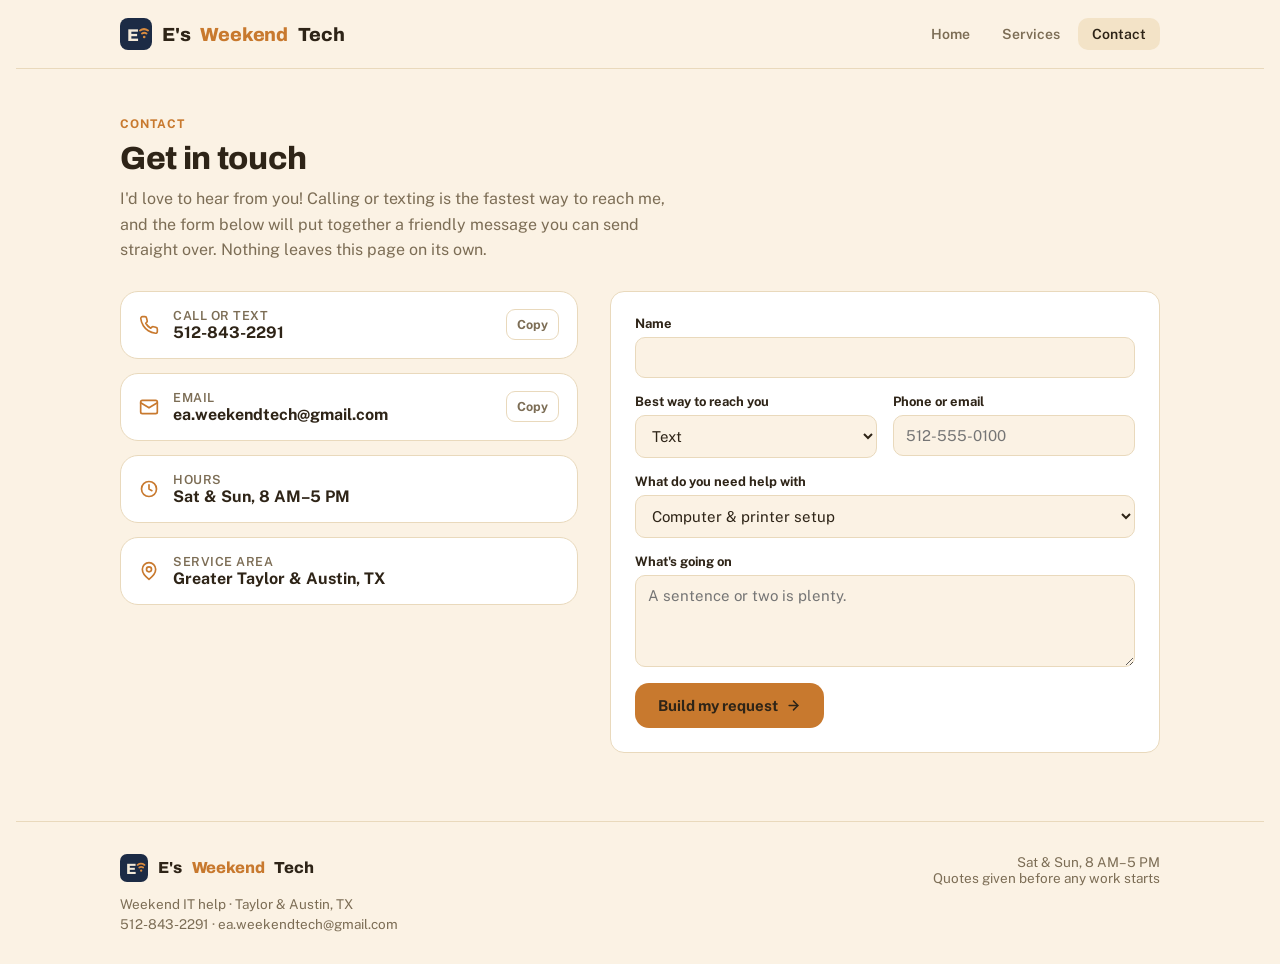
==== contact.html @ b4c92a1c "Fix logo mark: inline SVG glyph on contact page Co-Authored-By: Claude Sonnet 5 <noreply@anthropic.c" ====
<!doctype html>
<html lang="en">
<head>
<meta charset="utf-8">
<meta name="viewport" content="width=device-width, initial-scale=1">
<title>Contact | E's Weekend Tech</title>
<meta name="description" content="Call or text 512-843-2291, email ea.weekendtech@gmail.com, or send a quote request. Weekends 8 AM to 5 PM, Taylor and Austin, TX.">
<link rel="stylesheet" href="https://fonts.googleapis.com/css2?family=Archivo:wght@700;800&family=Public+Sans:wght@400;500;600;700&family=IBM+Plex+Mono:wght@500;600&display=swap">
<link rel="stylesheet" href="style.css">
</head>
<body>

<header class="site">
  <div class="wrap nav-row">
    <a class="wordmark" href="index.html"><span class="logo-mark" aria-hidden="true"><svg viewBox="0 0 32 32" xmlns="http://www.w3.org/2000/svg" aria-hidden="true"><rect width="32" height="32" rx="8" fill="#1C2B45"/><text x="7" y="23" font-family="Archivo, sans-serif" font-weight="800" font-size="17" fill="#F3E9D8">E</text><path d="M20 12.5a7 7 0 0 1 8 0" stroke="#D98B3F" stroke-width="2" fill="none" stroke-linecap="round"/><path d="M22 15.5a4 4 0 0 1 4.5 0" stroke="#D98B3F" stroke-width="2" fill="none" stroke-linecap="round"/><circle cx="24.2" cy="19" r="1.3" fill="#D98B3F"/></svg></span>E's <span>Weekend</span> Tech</a>
    <nav class="links">
      <a href="index.html">Home</a>
      <a href="services.html">Services</a>
      <a href="contact.html" aria-current="page">Contact</a>
    </nav>
  </div>
</header>

<main class="wrap">
  <section>
    <div class="section-head reveal is-visible">
      <div class="eyebrow">Contact</div>
      <h2>Get in touch</h2>
      <p>I'd love to hear from you! Calling or texting is the fastest way to reach me, and the form below will put together a friendly message you can send straight over. Nothing leaves this page on its own.</p>
    </div>

    <div class="contact-grid">
      <div class="touch reveal is-visible">
        <div class="touch-row">
          <svg width="20" height="20" viewBox="0 0 24 24" fill="none" stroke="currentColor" stroke-width="2" stroke-linecap="round" stroke-linejoin="round" aria-hidden="true"><path d="M22 16.92v3a2 2 0 0 1-2.18 2 19.8 19.8 0 0 1-8.63-3.07 19.5 19.5 0 0 1-6-6 19.8 19.8 0 0 1-3.07-8.67A2 2 0 0 1 4.11 2h3a2 2 0 0 1 2 1.72c.13.96.36 1.9.68 2.81a2 2 0 0 1-.45 2.11L8.09 9.91a16 16 0 0 0 6 6l1.27-1.27a2 2 0 0 1 2.11-.45c.9.32 1.85.55 2.81.68A2 2 0 0 1 22 16.92z"/></svg>
          <div>
            <div class="label">Call or text</div>
            <div class="value" id="val-phone">512-843-2291</div>
          </div>
          <button class="copy-btn" data-copy="val-phone" type="button">Copy</button>
        </div>
        <div class="touch-row">
          <svg width="20" height="20" viewBox="0 0 24 24" fill="none" stroke="currentColor" stroke-width="2" stroke-linecap="round" stroke-linejoin="round" aria-hidden="true"><rect x="2" y="4" width="20" height="16" rx="2"/><path d="m22 7-10 6L2 7"/></svg>
          <div>
            <div class="label">Email</div>
            <div class="value" id="val-email">ea.weekendtech@gmail.com</div>
          </div>
          <button class="copy-btn" data-copy="val-email" type="button">Copy</button>
        </div>
        <div class="touch-row">
          <svg width="20" height="20" viewBox="0 0 24 24" fill="none" stroke="currentColor" stroke-width="2" stroke-linecap="round" stroke-linejoin="round" aria-hidden="true"><circle cx="12" cy="12" r="9"/><polyline points="12 7 12 12 15.5 14"/></svg>
          <div>
            <div class="label">Hours</div>
            <div class="value">Sat &amp; Sun, 8 AM&ndash;5 PM</div>
          </div>
        </div>
        <div class="touch-row">
          <svg width="20" height="20" viewBox="0 0 24 24" fill="none" stroke="currentColor" stroke-width="2" stroke-linecap="round" stroke-linejoin="round" aria-hidden="true"><path d="M20 10c0 6-8 12-8 12s-8-6-8-12a8 8 0 0 1 16 0z"/><circle cx="12" cy="10" r="3"/></svg>
          <div>
            <div class="label">Service area</div>
            <div class="value">Greater Taylor &amp; Austin, TX</div>
          </div>
        </div>
      </div>

      <div class="reveal is-visible">
        <form class="quote" id="quote-form">
          <div class="field">
            <label for="f-name">Name</label>
            <input id="f-name" name="name" type="text" required autocomplete="name">
          </div>
          <div class="two-col">
            <div class="field">
              <label for="f-contact-method">Best way to reach you</label>
              <select id="f-contact-method" name="method">
                <option value="Text">Text</option>
                <option value="Call">Call</option>
                <option value="Email">Email</option>
              </select>
            </div>
            <div class="field">
              <label for="f-contact-value">Phone or email</label>
              <input id="f-contact-value" name="contact" type="text" required placeholder="512-555-0100">
            </div>
          </div>
          <div class="field">
            <label for="f-service">What do you need help with</label>
            <select id="f-service" name="service">
              <option>Computer &amp; printer setup</option>
              <option>Wi-Fi &amp; network</option>
              <option>Smart home setup</option>
              <option>Software &amp; app issues</option>
              <option>Something else</option>
            </select>
          </div>
          <div class="field">
            <label for="f-details">What's going on</label>
            <textarea id="f-details" name="details" placeholder="A sentence or two is plenty."></textarea>
          </div>
          <button class="btn btn-primary quote-submit" type="submit">
            Build my request
            <svg width="15" height="15" viewBox="0 0 24 24" fill="none" stroke="currentColor" stroke-width="2.4" stroke-linecap="round" stroke-linejoin="round" aria-hidden="true"><line x1="5" y1="12" x2="19" y2="12"/><polyline points="12 5 19 12 12 19"/></svg>
          </button>
        </form>

        <div class="confirm" id="confirm-panel">
          <h3>
            <svg width="18" height="18" viewBox="0 0 24 24" fill="none" stroke="currentColor" stroke-width="2.4" stroke-linecap="round" stroke-linejoin="round" aria-hidden="true"><path d="M20 6 9 17l-5-5"/></svg>
            Your request is ready
          </h3>
          <p style="color: var(--muted); font-size: 14.5px;">Copy this and send it over, whichever way is easiest for you.</p>
          <div class="confirm-text" id="confirm-text"></div>
          <div class="confirm-actions">
            <button class="btn btn-primary" type="button" id="copy-confirm">Copy request</button>
            <a class="btn btn-ghost" id="text-link" href="#">Open as text</a>
            <a class="btn btn-ghost" id="email-link" href="#">Open as email</a>
          </div>
        </div>
      </div>
    </div>
  </section>
</main>

<footer class="site">
  <div class="wrap foot-row">
    <div>
      <div class="wordmark"><span class="logo-mark" aria-hidden="true"><svg viewBox="0 0 32 32" xmlns="http://www.w3.org/2000/svg" aria-hidden="true"><rect width="32" height="32" rx="8" fill="#1C2B45"/><text x="7" y="23" font-family="Archivo, sans-serif" font-weight="800" font-size="17" fill="#F3E9D8">E</text><path d="M20 12.5a7 7 0 0 1 8 0" stroke="#D98B3F" stroke-width="2" fill="none" stroke-linecap="round"/><path d="M22 15.5a4 4 0 0 1 4.5 0" stroke="#D98B3F" stroke-width="2" fill="none" stroke-linecap="round"/><circle cx="24.2" cy="19" r="1.3" fill="#D98B3F"/></svg></span>E's <span>Weekend</span> Tech</div>
      <div class="foot-meta">
        <span>Weekend IT help &middot; Taylor &amp; Austin, TX</span>
        <span>512-843-2291 &middot; ea.weekendtech@gmail.com</span>
      </div>
    </div>
    <div class="foot-right">
      Sat &amp; Sun, 8 AM&ndash;5 PM<br>
      Quotes given before any work starts
    </div>
  </div>
</footer>

<script src="script.js"></script>
</body>
</html>
---- style.css ----
/*
  Design plan
  Layout: work-order layout, content reads like a technician's job
  sheet: ticket-coded service cards, numbered steps, checklist marks.
*/
:root {
  --bg: #FBF2E4;
  --surface: #FFFFFF;
  --surface-2: #F3E3C7;
  --ink: #2E2417;
  --muted: #7C6D55;
  --accent: #C8792E;
  --accent-ink: #2E2417;
  --accent-2: #5F7A52;
  --line: #E9D9BC;
  --blue: #4F7C96;
  --plum: #8B5A7C;
  color-scheme: light;
}
@media (prefers-color-scheme: dark) {
  :root:not([data-theme="light"]) {
    --bg: #221B12;
    --surface: #2B2217;
    --surface-2: #392D1C;
    --ink: #F3E9D8;
    --muted: #BDAB8A;
    --accent: #E0A454;
    --accent-ink: #241B0E;
    --accent-2: #93B57F;
    --line: #40331F;
    --blue: #7FB2CC;
    --plum: #C488AF;
    color-scheme: dark;
  }
}
:root[data-theme="dark"] {
  --bg: #221B12;
  --surface: #2B2217;
  --surface-2: #392D1C;
  --ink: #F3E9D8;
  --muted: #BDAB8A;
  --accent: #E0A454;
  --accent-ink: #241B0E;
  --accent-2: #93B57F;
  --line: #40331F;
  --blue: #7FB2CC;
  --plum: #C488AF;
  color-scheme: dark;
}

* { box-sizing: border-box; }
html, body { margin: 0; padding: 0; }
html { scroll-behavior: smooth; }
@media (prefers-reduced-motion: reduce) {
  html { scroll-behavior: auto; }
  * { animation-duration: 0.01ms !important; animation-iteration-count: 1 !important; transition-duration: 0.01ms !important; scroll-behavior: auto !important; }
}
body {
  background: var(--bg);
  color: var(--ink);
  font-family: 'Public Sans', system-ui, -apple-system, sans-serif;
  padding-left: max(16px, env(safe-area-inset-left, 0px));
  padding-right: max(16px, env(safe-area-inset-right, 0px));
}
h1, h2, h3 { font-family: 'Archivo', system-ui, sans-serif; font-weight: 800; letter-spacing: -0.01em; text-wrap: balance; margin: 0; }
.mono { font-family: 'IBM Plex Mono', ui-monospace, monospace; }
a { color: var(--accent); }
p { line-height: 1.6; color: var(--muted); margin: 0; }
img { max-width: 100%; }
.wrap { max-width: 1040px; margin: 0 auto; }
button { font-family: inherit; cursor: pointer; }

/* scroll-reveal */
.reveal {
  opacity: 0;
  transform: translateY(18px);
  transition: opacity 0.6s ease, transform 0.6s ease;
}
.reveal.is-visible { opacity: 1; transform: translateY(0); }
.reveal-group .reveal:nth-child(1) { transition-delay: 0.03s; }
.reveal-group .reveal:nth-child(2) { transition-delay: 0.11s; }
.reveal-group .reveal:nth-child(3) { transition-delay: 0.19s; }
.reveal-group .reveal:nth-child(4) { transition-delay: 0.27s; }
.reveal-group .reveal:nth-child(5) { transition-delay: 0.35s; }

/* header */
header.site {
  position: sticky;
  top: 0;
  z-index: 10;
  background: var(--bg);
  border-bottom: 1px solid var(--line);
}
.nav-row {
  display: flex;
  align-items: center;
  justify-content: space-between;
  gap: 16px;
  flex-wrap: wrap;
  padding-block: 18px;
}
.wordmark { font-family: 'Archivo', sans-serif; font-weight: 800; font-size: 19px; letter-spacing: -0.01em; text-decoration: none; color: var(--ink); transition: color 0.2s ease, transform 0.2s ease; display: inline-flex; align-items: center; gap: 10px; }
.wordmark span { color: var(--accent); }
.wordmark:hover { transform: translateY(-1px); }
.logo-mark { width: 32px; height: 32px; border-radius: 8px; flex-shrink: 0; display: flex; align-items: center; justify-content: center; }
.logo-mark svg { width: 100%; height: 100%; display: block; }
.foot-row .logo-mark { width: 28px; height: 28px; }
nav.links { display: flex; gap: 4px; flex-wrap: wrap; }
nav.links a {
  position: relative;
  text-decoration: none;
  color: var(--muted);
  font-weight: 600;
  font-size: 14px;
  padding: 8px 14px;
  border-radius: 10px;
  transition: color 0.2s ease, background 0.2s ease;
}
nav.links a[aria-current="page"] { color: var(--ink); background: var(--surface-2); }
nav.links a:hover { color: var(--ink); background: var(--surface-2); }

/* hero */
.eyebrow {
  display: inline-flex;
  align-items: center;
  gap: 8px;
  font-size: 12px;
  font-weight: 700;
  letter-spacing: 0.08em;
  text-transform: uppercase;
  color: var(--accent);
  padding-bottom: 14px;
}
.hero { padding-block: 56px 40px; }
.hero h1 { font-size: clamp(32px, 5vw, 48px); max-width: 16ch; }
.hero .sub { margin-top: 18px; max-width: 54ch; font-size: 17px; }
.cta-row { display: flex; gap: 12px; flex-wrap: wrap; margin-top: 28px; }
.btn {
  display: inline-flex;
  align-items: center;
  gap: 8px;
  font-weight: 700;
  font-size: 15px;
  padding: 13px 22px;
  border-radius: 14px;
  text-decoration: none;
  border: 1px solid transparent;
  transition: transform 0.2s ease, box-shadow 0.2s ease, background 0.2s ease, border-color 0.2s ease;
}
.btn svg { transition: transform 0.2s ease; }
.btn:hover { transform: translateY(-2px); }
.btn:active { transform: translateY(0); }
.btn-primary { background: var(--accent); color: var(--accent-ink); }
.btn-primary:hover { box-shadow: 0 10px 24px -10px color-mix(in srgb, var(--accent) 65%, transparent); }
.btn-ghost { background: transparent; color: var(--ink); border-color: var(--line); }
.btn-ghost:hover { border-color: var(--accent); background: var(--surface-2); }
.btn:hover svg { transform: translateX(3px); }
.badge-row { display: flex; gap: 10px; flex-wrap: wrap; margin-top: 26px; }
.badge {
  display: inline-flex;
  align-items: center;
  gap: 6px;
  font-size: 13px;
  font-weight: 600;
  color: var(--muted);
  background: var(--surface-2);
  padding: 7px 12px;
  border-radius: 999px;
  transition: transform 0.2s ease;
}
.badge:hover { transform: translateY(-1px); }
.badge svg { animation: badge-pop 2.6s ease-in-out infinite; }
.badge:nth-child(2) svg { animation-delay: 0.3s; }
@keyframes badge-pop {
  0%, 100% { transform: scale(1); }
  50% { transform: scale(1.12); }
}

/* sections */
section { padding-block: 44px; }
section.band { border-top: 1px solid var(--line); }
.section-head { max-width: 56ch; margin-bottom: 28px; }
.section-head .eyebrow { padding-bottom: 10px; }
.section-head h2 { font-size: clamp(24px, 3.4vw, 32px); }
.section-head p { margin-top: 10px; }

/* steps */
.steps { display: grid; grid-template-columns: repeat(3, minmax(0, 1fr)); gap: 24px; }
.step { display: flex; flex-direction: column; gap: 10px; transition: transform 0.25s ease; }
.step:hover { transform: translateY(-3px); }
.step .num {
  font-family: 'IBM Plex Mono', monospace;
  font-size: 13px;
  font-weight: 600;
  color: var(--accent);
}
.step h3 { font-size: 18px; }
.step p { font-size: 14.5px; }

/* service cards */
.cards { display: grid; grid-template-columns: repeat(auto-fit, minmax(240px, 1fr)); gap: 16px; }
.card {
  background: var(--surface);
  border: 1px solid var(--line);
  border-radius: 18px;
  padding: 20px;
  display: flex;
  flex-direction: column;
  gap: 10px;
  transition: transform 0.25s ease, box-shadow 0.25s ease, border-color 0.25s ease;
}
.card:hover {
  transform: translateY(-4px);
  border-color: var(--accent);
  box-shadow: 0 16px 32px -20px color-mix(in srgb, var(--ink) 35%, transparent);
}
.card .ticket { display: flex; align-items: center; justify-content: space-between; }
.card .ticket .code { font-size: 12px; color: var(--muted); letter-spacing: 0.04em; }
.card svg { color: var(--accent); transition: transform 0.25s ease; }
.card:hover svg { transform: scale(1.12) rotate(-4deg); }
.card h3 { font-size: 16.5px; margin-top: 2px; }
.card p { font-size: 14px; }

.inline-link { display: inline-flex; align-items: center; gap: 6px; font-weight: 700; font-size: 14.5px; margin-top: 24px; text-decoration: none; transition: gap 0.2s ease; }
.inline-link svg { transition: transform 0.2s ease; }
.inline-link:hover svg { transform: translateX(4px); }

/* about */
.about {
  background: var(--surface);
  border: 1px solid var(--line);
  border-radius: 18px;
  padding: 28px;
  display: flex;
  gap: 24px;
  flex-wrap: wrap;
  align-items: flex-start;
}
.about-mark {
  width: 56px; height: 56px; border-radius: 14px;
  background: var(--surface-2); flex-shrink: 0;
  display: flex; align-items: center; justify-content: center;
  color: var(--accent);
  animation: mark-float 3.6s ease-in-out infinite;
}
@keyframes mark-float {
  0%, 100% { transform: translateY(0) rotate(0deg); }
  50% { transform: translateY(-4px) rotate(-6deg); }
}
.about-body { flex: 1 1 320px; min-width: 0; }
.about-body h3 { font-size: 19px; margin-bottom: 8px; }
.about-body p { font-size: 15px; }
.about-body p + p { margin-top: 10px; }

/* services page */
.checklist { display: flex; flex-direction: column; gap: 12px; margin-top: 4px; }
.check-item {
  display: flex;
  gap: 14px;
  align-items: flex-start;
  background: var(--surface);
  border: 1px solid var(--line);
  border-radius: 14px;
  padding: 18px 20px;
  transition: transform 0.22s ease, border-color 0.22s ease, box-shadow 0.22s ease;
}
.check-item:hover {
  transform: translateX(4px);
  border-color: var(--accent);
  box-shadow: 0 12px 24px -18px color-mix(in srgb, var(--ink) 35%, transparent);
}
.check-item .check-code {
  font-family: 'IBM Plex Mono', monospace;
  font-size: 12px;
  color: var(--accent);
  background: var(--surface-2);
  border-radius: 7px;
  padding: 3px 7px;
  flex-shrink: 0;
  margin-top: 2px;
}
.check-item h3 { font-size: 16.5px; }
.check-item p { font-size: 14.5px; margin-top: 4px; }

.pricing-note {
  margin-top: 32px;
  border: 1px dashed var(--line);
  border-radius: 18px;
  padding: 22px 24px;
  display: flex;
  gap: 16px;
}
.pricing-note svg { color: var(--accent-2); flex-shrink: 0; margin-top: 2px; }
.pricing-note h3 { font-size: 16px; margin-bottom: 6px; }
.pricing-note p { font-size: 14.5px; }

/* contact page */
.contact-grid { display: grid; grid-template-columns: minmax(0, 1fr) minmax(0, 1.2fr); gap: 32px; align-items: start; }
@media (max-width: 760px) { .contact-grid { grid-template-columns: 1fr; } .steps { grid-template-columns: 1fr; } }

.touch { display: flex; flex-direction: column; gap: 14px; }
.touch-row {
  display: flex;
  align-items: center;
  gap: 14px;
  background: var(--surface);
  border: 1px solid var(--line);
  border-radius: 18px;
  padding: 16px 18px;
  transition: transform 0.22s ease, border-color 0.22s ease, box-shadow 0.22s ease;
}
.touch-row:hover {
  transform: translateY(-2px);
  border-color: var(--accent);
  box-shadow: 0 12px 24px -18px color-mix(in srgb, var(--ink) 35%, transparent);
}
.touch-row svg { color: var(--accent); flex-shrink: 0; }
.touch-row .label { font-size: 12.5px; color: var(--muted); font-weight: 600; text-transform: uppercase; letter-spacing: 0.04em; }
.touch-row .value { font-size: 16px; font-weight: 700; word-break: break-word; }
.copy-btn {
  margin-left: auto;
  border: 1px solid var(--line);
  background: transparent;
  color: var(--muted);
  font-size: 12.5px;
  font-weight: 700;
  padding: 7px 10px;
  border-radius: 9px;
  flex-shrink: 0;
}
.copy-btn { transition: color 0.2s ease, border-color 0.2s ease, transform 0.2s ease; }
.copy-btn:hover { color: var(--ink); border-color: var(--accent); transform: translateY(-1px); }

/* faq accordion */
.faq-list { display: flex; flex-direction: column; gap: 12px; margin-top: 4px; }
.faq-item {
  background: var(--surface);
  border: 1px solid var(--line);
  border-radius: 14px;
  overflow: hidden;
  transition: border-color 0.22s ease;
}
.faq-item:hover { border-color: var(--accent); }
.faq-q {
  width: 100%;
  display: flex;
  align-items: center;
  justify-content: space-between;
  gap: 14px;
  background: transparent;
  border: none;
  text-align: left;
  font-family: 'Archivo', sans-serif;
  font-weight: 700;
  font-size: 16px;
  color: var(--ink);
  padding: 18px 20px;
}
.faq-q .chev { color: var(--accent); flex-shrink: 0; transition: transform 0.28s ease; }
.faq-item[data-open="true"] .chev { transform: rotate(180deg); }
.faq-a-wrap {
  display: grid;
  grid-template-rows: 0fr;
  transition: grid-template-rows 0.3s ease;
}
.faq-item[data-open="true"] .faq-a-wrap { grid-template-rows: 1fr; }
.faq-a-inner { overflow: hidden; }
.faq-a { padding: 0 20px 18px; font-size: 14.5px; }

form.quote {
  background: var(--surface);
  border: 1px solid var(--line);
  border-radius: 14px;
  padding: 24px;
  display: flex;
  flex-direction: column;
  gap: 16px;
}
.field { display: flex; flex-direction: column; gap: 6px; }
.field label { font-size: 13px; font-weight: 700; color: var(--ink); }
.field input, .field select, .field textarea {
  font-family: inherit;
  font-size: 15px;
  padding: 11px 12px;
  border-radius: 10px;
  border: 1px solid var(--line);
  background: var(--bg);
  color: var(--ink);
  transition: border-color 0.2s ease, box-shadow 0.2s ease;
}
.field input:focus, .field select:focus, .field textarea:focus {
  outline: none;
  border-color: var(--accent);
  box-shadow: 0 0 0 3px color-mix(in srgb, var(--accent) 22%, transparent);
}
.field textarea { min-height: 92px; resize: vertical; }
.two-col { display: grid; grid-template-columns: 1fr 1fr; gap: 16px; }
@media (max-width: 480px) { .two-col { grid-template-columns: 1fr; } }
.quote-submit { align-self: flex-start; }

.confirm {
  background: var(--surface);
  border: 1px solid var(--accent-2);
  border-radius: 18px;
  padding: 24px;
  margin-top: 16px;
  display: none;
  flex-direction: column;
  gap: 16px;
  opacity: 0;
  transform: translateY(10px);
  transition: opacity 0.4s ease, transform 0.4s ease;
}
.confirm.show { display: flex; }
.confirm.show.in { opacity: 1; transform: translateY(0); }
.confirm h3 { font-size: 18px; display: flex; align-items: center; gap: 8px; }
.confirm h3 svg { color: var(--accent-2); }
.confirm-text {
  font-family: 'IBM Plex Mono', monospace;
  font-size: 13px;
  white-space: pre-wrap;
  background: var(--surface-2);
  border-radius: 12px;
  padding: 14px 16px;
  color: var(--ink);
}
.confirm-actions { display: flex; gap: 10px; flex-wrap: wrap; }

footer.site {
  border-top: 1px solid var(--line);
  padding-block: 32px max(32px, env(safe-area-inset-bottom, 0px));
  margin-top: 24px;
}
.foot-row { display: flex; justify-content: space-between; gap: 24px; flex-wrap: wrap; }
.foot-row .wordmark { font-size: 16px; }
.foot-meta { font-size: 13.5px; color: var(--muted); display: flex; flex-direction: column; gap: 4px; margin-top: 10px; }
.foot-right { font-size: 13.5px; color: var(--muted); text-align: right; }
@media (max-width: 560px) { .foot-row { flex-direction: column; } .foot-right { text-align: left; } }

/* ---- Hero visual + interest tiles ---- */
.hero-grid {
  display: grid;
  grid-template-columns: 1.08fr 0.92fr;
  gap: 40px;
  align-items: center;
}
@media (max-width: 760px) {
  .hero-grid { grid-template-columns: 1fr; }
  .hero-visual { order: -1; max-width: 360px; margin: 0 auto; }
}
.hero-visual { position: relative; width: 100%; aspect-ratio: 1 / 1; max-width: 420px; }
.hero-visual svg { width: 100%; height: 100%; display: block; }
.hero-card {
  filter: drop-shadow(0 14px 26px color-mix(in srgb, var(--ink) 28%, transparent));
}
.hero-card rect.plate { fill: var(--surface); stroke: var(--line); stroke-width: 1.5; }
.hero-card .glyph { fill: none; stroke-linecap: round; stroke-linejoin: round; stroke-width: 2; }

.interest-tiles {
  display: grid;
  grid-template-columns: repeat(auto-fit, minmax(210px, 1fr));
  gap: 16px;
}
.interest-tile {
  background: var(--surface);
  border: 1px solid var(--line);
  border-radius: 16px;
  padding: 22px;
  display: flex;
  flex-direction: column;
  gap: 12px;
  transition: transform 0.25s ease, box-shadow 0.25s ease, border-color 0.25s ease;
}
.interest-tile:hover {
  transform: translateY(-4px);
  box-shadow: 0 18px 34px -20px color-mix(in srgb, var(--ink) 35%, transparent);
  border-color: var(--accent);
}
.interest-icon {
  width: 44px;
  height: 44px;
  border-radius: 12px;
  display: flex;
  align-items: center;
  justify-content: center;
  color: #fff;
  flex-shrink: 0;
}
.interest-icon svg { width: 22px; height: 22px; }
.interest-tile.tile-gaming .interest-icon { background: linear-gradient(135deg, var(--accent), var(--plum)); }
.interest-tile.tile-computers .interest-icon { background: linear-gradient(135deg, var(--blue), var(--accent-2)); }
.interest-tile.tile-cameras .interest-icon { background: linear-gradient(135deg, var(--plum), var(--blue)); }
.interest-tile.tile-connected .interest-icon { background: linear-gradient(135deg, var(--accent-2), var(--accent)); }
.interest-tile h3 { font-size: 16px; margin-top: 2px; }
.interest-tile p { font-size: 14px; }
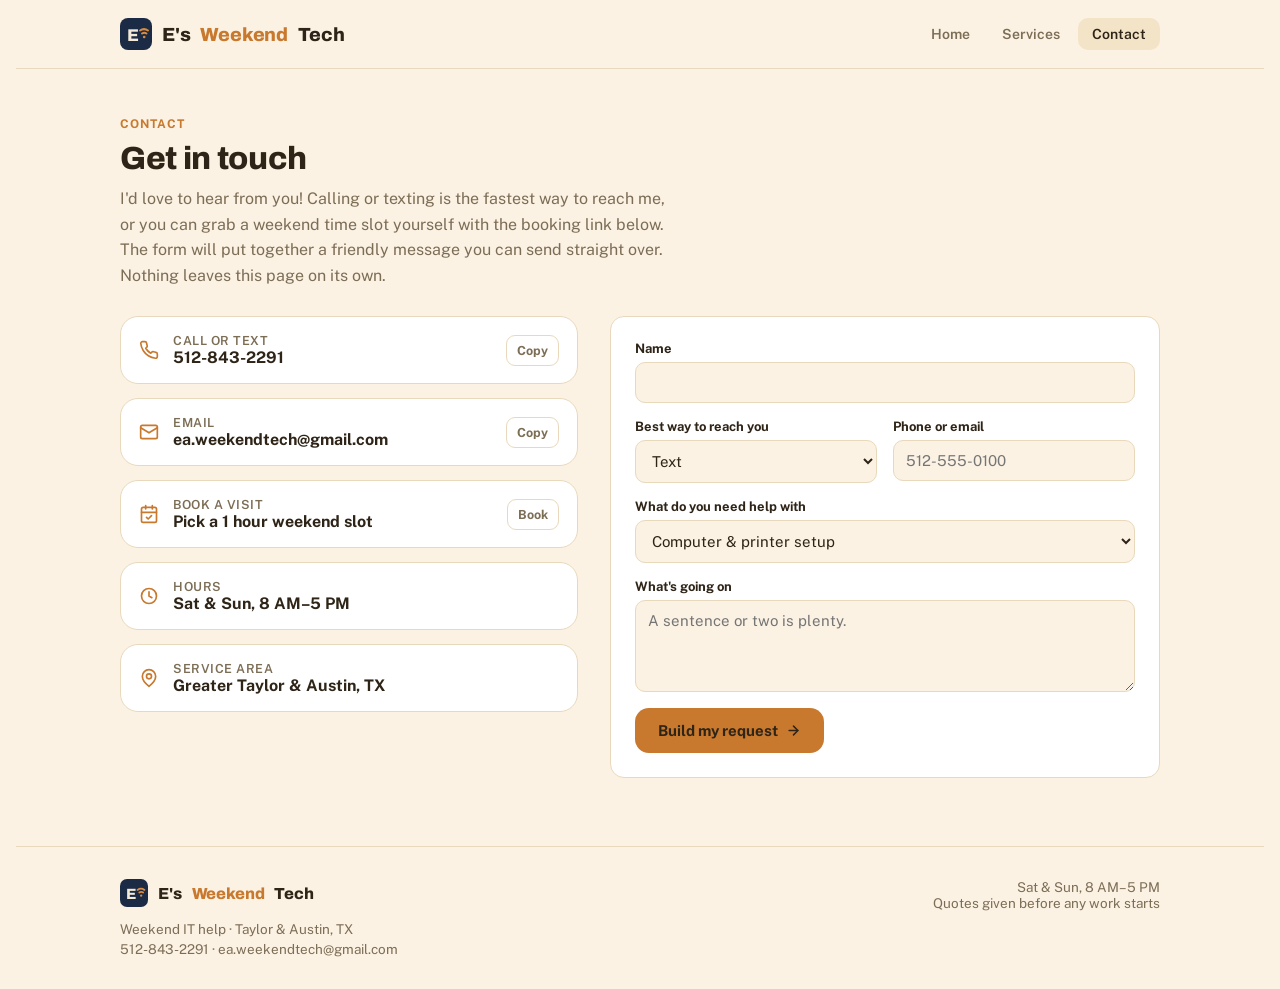
==== commit b0378388: "Add Calendly booking link to contact page Co-Authored-By: Claude Opus 5.5 <noreply@anthropic.com> Cl" ====
--- a/contact.html
+++ b/contact.html
@@ -4,7 +4,7 @@
 <meta charset="utf-8">
 <meta name="viewport" content="width=device-width, initial-scale=1">
 <title>Contact | E's Weekend Tech</title>
-<meta name="description" content="Call or text 512-843-2291, email ea.weekendtech@gmail.com, or send a quote request. Weekends 8 AM to 5 PM, Taylor and Austin, TX.">
+<meta name="description" content="Call or text 512-843-2291, email ea.weekendtech@gmail.com, book a weekend visit, or send a quote request. Weekends 8 AM to 5 PM, Taylor and Austin, TX.">
 <link rel="stylesheet" href="https://fonts.googleapis.com/css2?family=Archivo:wght@700;800&family=Public+Sans:wght@400;500;600;700&family=IBM+Plex+Mono:wght@500;600&display=swap">
 <link rel="stylesheet" href="style.css">
 </head>
@@ -26,13 +26,13 @@
     <div class="section-head reveal is-visible">
       <div class="eyebrow">Contact</div>
       <h2>Get in touch</h2>
-      <p>I'd love to hear from you! Calling or texting is the fastest way to reach me, and the form below will put together a friendly message you can send straight over. Nothing leaves this page on its own.</p>
+      <p>I'd love to hear from you! Calling or texting is the fastest way to reach me, or you can grab a weekend time slot yourself with the booking link below. The form will put together a friendly message you can send straight over. Nothing leaves this page on its own.</p>
     </div>
 
     <div class="contact-grid">
       <div class="touch reveal is-visible">
         <div class="touch-row">
-          <svg width="20" height="20" viewBox="0 0 24 24" fill="none" stroke="currentColor" stroke-width="2" stroke-linecap="round" stroke-linejoin="round" aria-hidden="true"><path d="M22 16.92v3a2 2 0 0 1-2.18 2 19.8 19.8 0 0 1-8.63-3.07 19.5 19.5 0 0 1-6-6 19.8 19.8 0 0 1-3.07-8.67A2 2 0 0 1 4.11 2h3a2 2 0 0 1 2 1.72c.13.96.36 1.9.68 2.81a2 2 0 0 1-.45 2.11L8.09 9.91a16 16 0 0 0 6 6l1.27-1.27a2 2 0 0 1 2.11-.45c.9.32 1.85.55 2.81.68A2 2 0 0 1 22 16.92z"/></svg>
+          <svg width="20" height="20" viewBox="0 0 24 24" fill="none" stroke="currentColor" stroke-width="2" stroke-linecap="round" stroke-linejoin="round" aria-hidden="true"><path d="M22 16.92v3a2 2 0 0 1-2.18 2 19.8 19.8 0 0 1-8.63-3.07 19.5 19.5 0 0 1-6-6 19.8 19.8 0 0 1-3.07-8.67A2 2 0 0 1 4.11 2h3a2 2 0 0 1 2 1.720c.13.96.36 1.9.68 2.81a2 2 0 0 1-.45 2.11L8.09 9.91a16 16 0 0 0 6 6l1.27-1.27a2 2 0 0 1 2.11-.45c.9.32 1.85.55 2.81.68A2 2 0 0 1 22 16.92z"/></svg>
           <div>
             <div class="label">Call or text</div>
             <div class="value" id="val-phone">512-843-2291</div>
@@ -47,6 +47,14 @@
           </div>
           <button class="copy-btn" data-copy="val-email" type="button">Copy</button>
         </div>
+        <a class="touch-row" href="https://calendly.com/ea-weekendtech/in-home-tech-help" target="_blank" rel="noopener" style="text-decoration: none; color: inherit;">
+          <svg width="20" height="20" viewBox="0 0 24 24" fill="none" stroke="currentColor" stroke-width="2" stroke-linecap="round" stroke-linejoin="round" aria-hidden="true"><rect x="3" y="4" width="18" height="18" rx="2"/><line x1="16" y1="2" x2="16" y2="6"/><line x1="8" y1="2" x2="8" y2="6"/><line x1="3" y1="10" x2="21" y2="10"/><path d="m9 16 2 2 4-4"/></svg>
+          <div>
+            <div class="label">Book a visit</div>
+            <div class="value">Pick a 1 hour weekend slot</div>
+          </div>
+          <span class="copy-btn">Book</span>
+        </a>
         <div class="touch-row">
           <svg width="20" height="20" viewBox="0 0 24 24" fill="none" stroke="currentColor" stroke-width="2" stroke-linecap="round" stroke-linejoin="round" aria-hidden="true"><circle cx="12" cy="12" r="9"/><polyline points="12 7 12 12 15.5 14"/></svg>
           <div>
@@ -138,5 +146,6 @@
 </footer>
 
 <script src="script.js"></script>
+<!-- Cloudflare Web Analytics --><script type='module' src='https://static.cloudflareinsights.com/beacon.min.js' data-cf-beacon='{"token": "11fca258c5e24e06b37fb47d9a903320"}'></script><!-- End Cloudflare Web Analytics -->
 </body>
 </html>
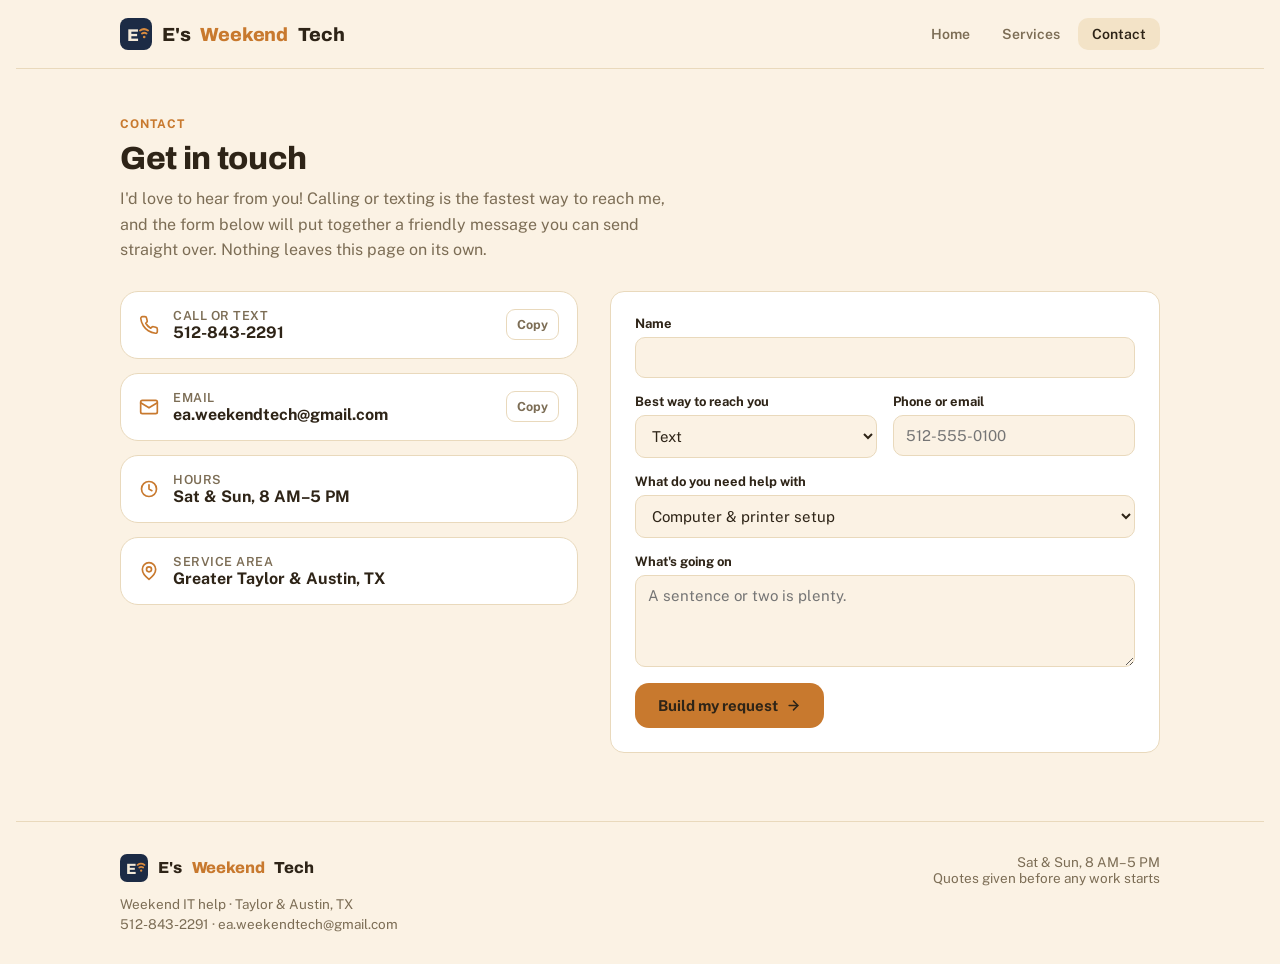
==== commit 5e2f678d: "Remove Calendly booking row until it is set up as a request Co-Authored-By: Claude Opus 5.5 <noreply" ====
--- a/contact.html
+++ b/contact.html
@@ -4,7 +4,7 @@
 <meta charset="utf-8">
 <meta name="viewport" content="width=device-width, initial-scale=1">
 <title>Contact | E's Weekend Tech</title>
-<meta name="description" content="Call or text 512-843-2291, email ea.weekendtech@gmail.com, book a weekend visit, or send a quote request. Weekends 8 AM to 5 PM, Taylor and Austin, TX.">
+<meta name="description" content="Call or text 512-843-2291, email ea.weekendtech@gmail.com, or send a quote request. Weekends 8 AM to 5 PM, Taylor and Austin, TX.">
 <link rel="stylesheet" href="https://fonts.googleapis.com/css2?family=Archivo:wght@700;800&family=Public+Sans:wght@400;500;600;700&family=IBM+Plex+Mono:wght@500;600&display=swap">
 <link rel="stylesheet" href="style.css">
 </head>
@@ -26,13 +26,13 @@
     <div class="section-head reveal is-visible">
       <div class="eyebrow">Contact</div>
       <h2>Get in touch</h2>
-      <p>I'd love to hear from you! Calling or texting is the fastest way to reach me, or you can grab a weekend time slot yourself with the booking link below. The form will put together a friendly message you can send straight over. Nothing leaves this page on its own.</p>
+      <p>I'd love to hear from you! Calling or texting is the fastest way to reach me, and the form below will put together a friendly message you can send straight over. Nothing leaves this page on its own.</p>
     </div>
 
     <div class="contact-grid">
       <div class="touch reveal is-visible">
         <div class="touch-row">
-          <svg width="20" height="20" viewBox="0 0 24 24" fill="none" stroke="currentColor" stroke-width="2" stroke-linecap="round" stroke-linejoin="round" aria-hidden="true"><path d="M22 16.92v3a2 2 0 0 1-2.18 2 19.8 19.8 0 0 1-8.63-3.07 19.5 19.5 0 0 1-6-6 19.8 19.8 0 0 1-3.07-8.67A2 2 0 0 1 4.11 2h3a2 2 0 0 1 2 1.720c.13.96.36 1.9.68 2.81a2 2 0 0 1-.45 2.11L8.09 9.91a16 16 0 0 0 6 6l1.27-1.27a2 2 0 0 1 2.11-.45c.9.32 1.85.55 2.81.68A2 2 0 0 1 22 16.92z"/></svg>
+          <svg width="20" height="20" viewBox="0 0 24 24" fill="none" stroke="currentColor" stroke-width="2" stroke-linecap="round" stroke-linejoin="round" aria-hidden="true"><path d="M22 16.92v3a2 2 0 0 1-2.18 2 19.8 19.8 0 0 1-8.63-3.07 19.5 19.5 0 0 1-6-6 19.8 19.8 0 0 1-3.07-8.67A2 2 0 0 1 4.11 2h3a2 2 0 0 1 2 1.72c.13.96.36 1.9.68 2.81a2 2 0 0 1-.45 2.11L8.09 9.91a16 16 0 0 0 6 6l1.27-1.27a2 2 0 0 1 2.11-.45c.9.32 1.85.55 2.81.68A2 2 0 0 1 22 16.92z"/></svg>
           <div>
             <div class="label">Call or text</div>
             <div class="value" id="val-phone">512-843-2291</div>
@@ -47,14 +47,6 @@
           </div>
           <button class="copy-btn" data-copy="val-email" type="button">Copy</button>
         </div>
-        <a class="touch-row" href="https://calendly.com/ea-weekendtech/in-home-tech-help" target="_blank" rel="noopener" style="text-decoration: none; color: inherit;">
-          <svg width="20" height="20" viewBox="0 0 24 24" fill="none" stroke="currentColor" stroke-width="2" stroke-linecap="round" stroke-linejoin="round" aria-hidden="true"><rect x="3" y="4" width="18" height="18" rx="2"/><line x1="16" y1="2" x2="16" y2="6"/><line x1="8" y1="2" x2="8" y2="6"/><line x1="3" y1="10" x2="21" y2="10"/><path d="m9 16 2 2 4-4"/></svg>
-          <div>
-            <div class="label">Book a visit</div>
-            <div class="value">Pick a 1 hour weekend slot</div>
-          </div>
-          <span class="copy-btn">Book</span>
-        </a>
         <div class="touch-row">
           <svg width="20" height="20" viewBox="0 0 24 24" fill="none" stroke="currentColor" stroke-width="2" stroke-linecap="round" stroke-linejoin="round" aria-hidden="true"><circle cx="12" cy="12" r="9"/><polyline points="12 7 12 12 15.5 14"/></svg>
           <div>
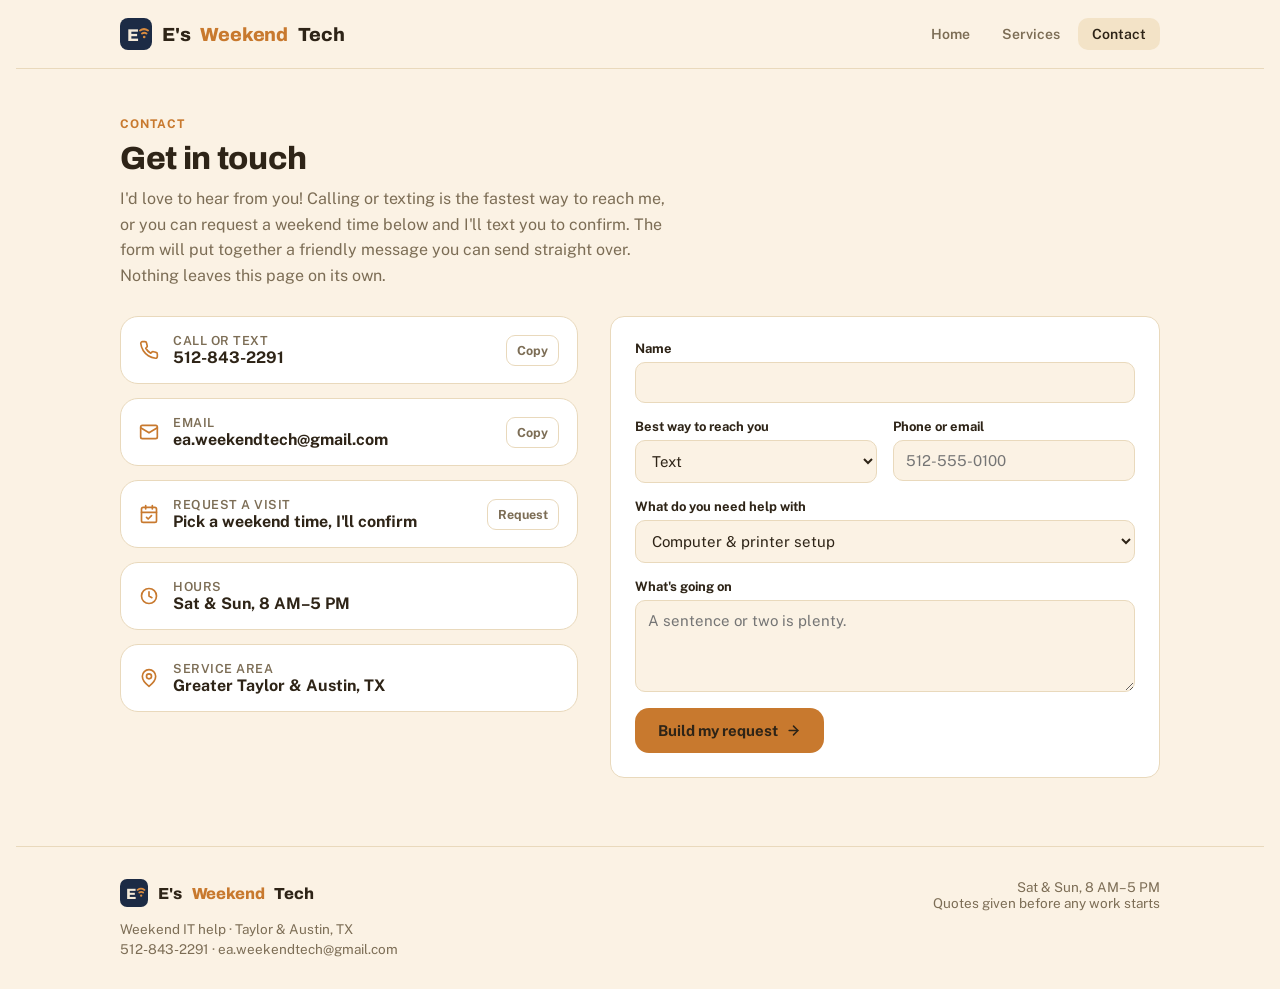
==== commit 3cdee456: "Add "Request a visit" row linking to Calendly request page Co-Authored-By: Claude Opus 5.5 <noreply@" ====
--- a/contact.html
+++ b/contact.html
@@ -4,7 +4,7 @@
 <meta charset="utf-8">
 <meta name="viewport" content="width=device-width, initial-scale=1">
 <title>Contact | E's Weekend Tech</title>
-<meta name="description" content="Call or text 512-843-2291, email ea.weekendtech@gmail.com, or send a quote request. Weekends 8 AM to 5 PM, Taylor and Austin, TX.">
+<meta name="description" content="Call or text 512-843-2291, email ea.weekendtech@gmail.com, request a weekend visit, or send a quote request. Weekends 8 AM to 5 PM, Taylor and Austin, TX.">
 <link rel="stylesheet" href="https://fonts.googleapis.com/css2?family=Archivo:wght@700;800&family=Public+Sans:wght@400;500;600;700&family=IBM+Plex+Mono:wght@500;600&display=swap">
 <link rel="stylesheet" href="style.css">
 </head>
@@ -26,7 +26,7 @@
     <div class="section-head reveal is-visible">
       <div class="eyebrow">Contact</div>
       <h2>Get in touch</h2>
-      <p>I'd love to hear from you! Calling or texting is the fastest way to reach me, and the form below will put together a friendly message you can send straight over. Nothing leaves this page on its own.</p>
+      <p>I'd love to hear from you! Calling or texting is the fastest way to reach me, or you can request a weekend time below and I'll text you to confirm. The form will put together a friendly message you can send straight over. Nothing leaves this page on its own.</p>
     </div>
 
     <div class="contact-grid">
@@ -47,6 +47,14 @@
           </div>
           <button class="copy-btn" data-copy="val-email" type="button">Copy</button>
         </div>
+        <a class="touch-row" href="https://calendly.com/ea-weekendtech/in-home-tech-help" target="_blank" rel="noopener" style="text-decoration: none; color: inherit;">
+          <svg width="20" height="20" viewBox="0 0 24 24" fill="none" stroke="currentColor" stroke-width="2" stroke-linecap="round" stroke-linejoin="round" aria-hidden="true"><rect x="3" y="4" width="18" height="18" rx="2"/><line x1="16" y1="2" x2="16" y2="6"/><line x1="8" y1="2" x2="8" y2="6"/><line x1="3" y1="10" x2="21" y2="10"/><path d="m9 16 2 2 4-4"/></svg>
+          <div>
+            <div class="label">Request a visit</div>
+            <div class="value">Pick a weekend time, I'll confirm</div>
+          </div>
+          <span class="copy-btn">Request</span>
+        </a>
         <div class="touch-row">
           <svg width="20" height="20" viewBox="0 0 24 24" fill="none" stroke="currentColor" stroke-width="2" stroke-linecap="round" stroke-linejoin="round" aria-hidden="true"><circle cx="12" cy="12" r="9"/><polyline points="12 7 12 12 15.5 14"/></svg>
           <div>
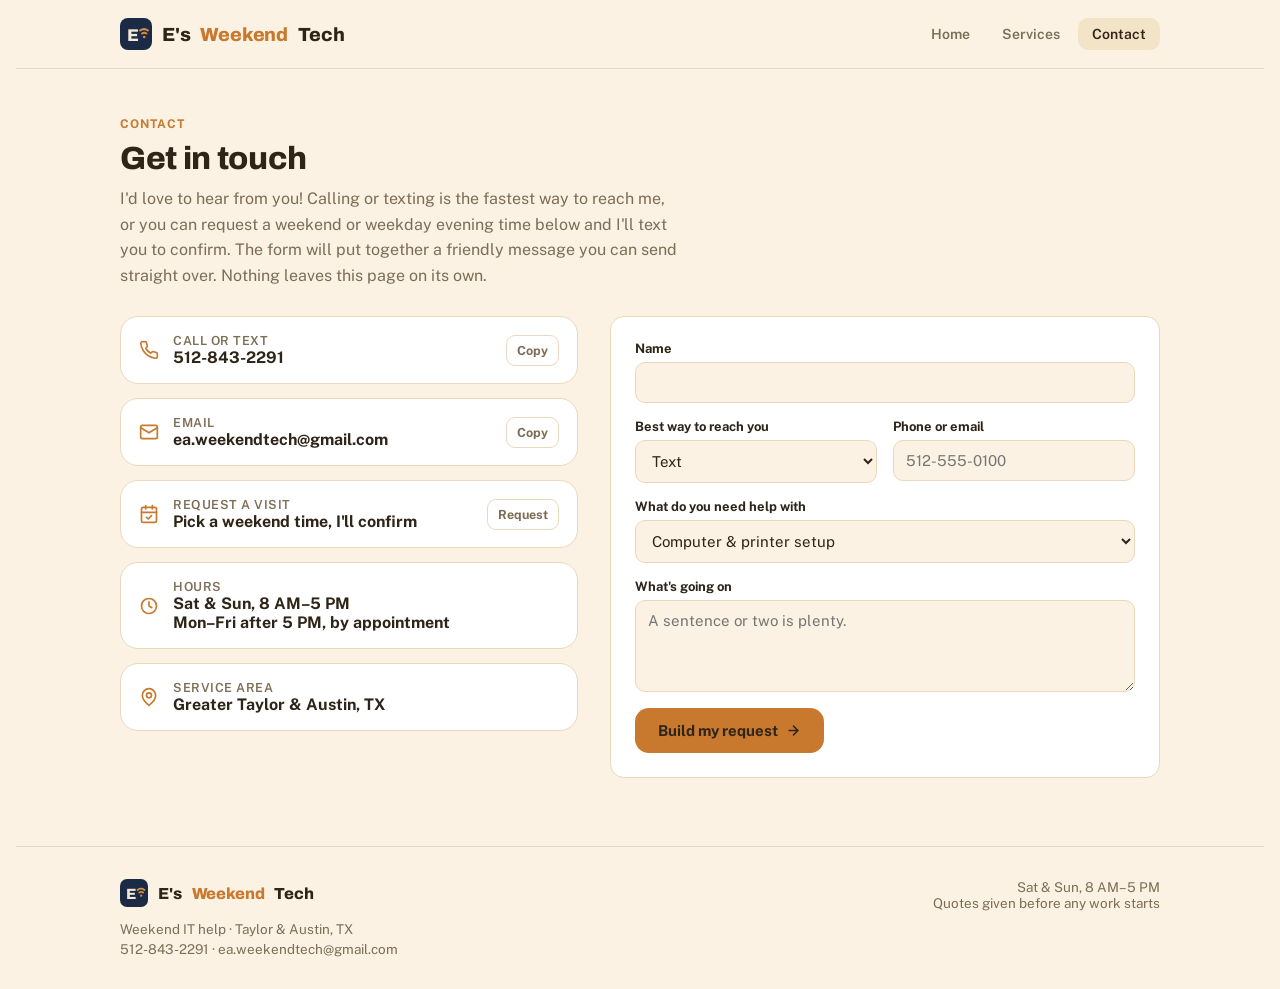
==== commit 9cf2a17d: "Add weekday evening by-appointment hours and new clients note Co-Authored-By: Claude Sonnet 5.5 <nor" ====
--- a/contact.html
+++ b/contact.html
@@ -4,7 +4,7 @@
 <meta charset="utf-8">
 <meta name="viewport" content="width=device-width, initial-scale=1">
 <title>Contact | E's Weekend Tech</title>
-<meta name="description" content="Call or text 512-843-2291, email ea.weekendtech@gmail.com, request a weekend visit, or send a quote request. Weekends 8 AM to 5 PM, Taylor and Austin, TX.">
+<meta name="description" content="Call or text 512-843-2291, email ea.weekendtech@gmail.com, request a weekend visit, or send a quote request. Weekends 8 AM to 5 PM, weekday evenings by appointment, Taylor and Austin, TX.">
 <link rel="stylesheet" href="https://fonts.googleapis.com/css2?family=Archivo:wght@700;800&family=Public+Sans:wght@400;500;600;700&family=IBM+Plex+Mono:wght@500;600&display=swap">
 <link rel="stylesheet" href="style.css">
 </head>
@@ -26,7 +26,7 @@
     <div class="section-head reveal is-visible">
       <div class="eyebrow">Contact</div>
       <h2>Get in touch</h2>
-      <p>I'd love to hear from you! Calling or texting is the fastest way to reach me, or you can request a weekend time below and I'll text you to confirm. The form will put together a friendly message you can send straight over. Nothing leaves this page on its own.</p>
+      <p>I'd love to hear from you! Calling or texting is the fastest way to reach me, or you can request a weekend or weekday evening time below and I'll text you to confirm. The form will put together a friendly message you can send straight over. Nothing leaves this page on its own.</p>
     </div>
 
     <div class="contact-grid">
@@ -59,7 +59,7 @@
           <svg width="20" height="20" viewBox="0 0 24 24" fill="none" stroke="currentColor" stroke-width="2" stroke-linecap="round" stroke-linejoin="round" aria-hidden="true"><circle cx="12" cy="12" r="9"/><polyline points="12 7 12 12 15.5 14"/></svg>
           <div>
             <div class="label">Hours</div>
-            <div class="value">Sat &amp; Sun, 8 AM&ndash;5 PM</div>
+            <div class="value">Sat &amp; Sun, 8 AM&ndash;5 PM<br>Mon&ndash;Fri after 5 PM, by appointment</div>
           </div>
         </div>
         <div class="touch-row">
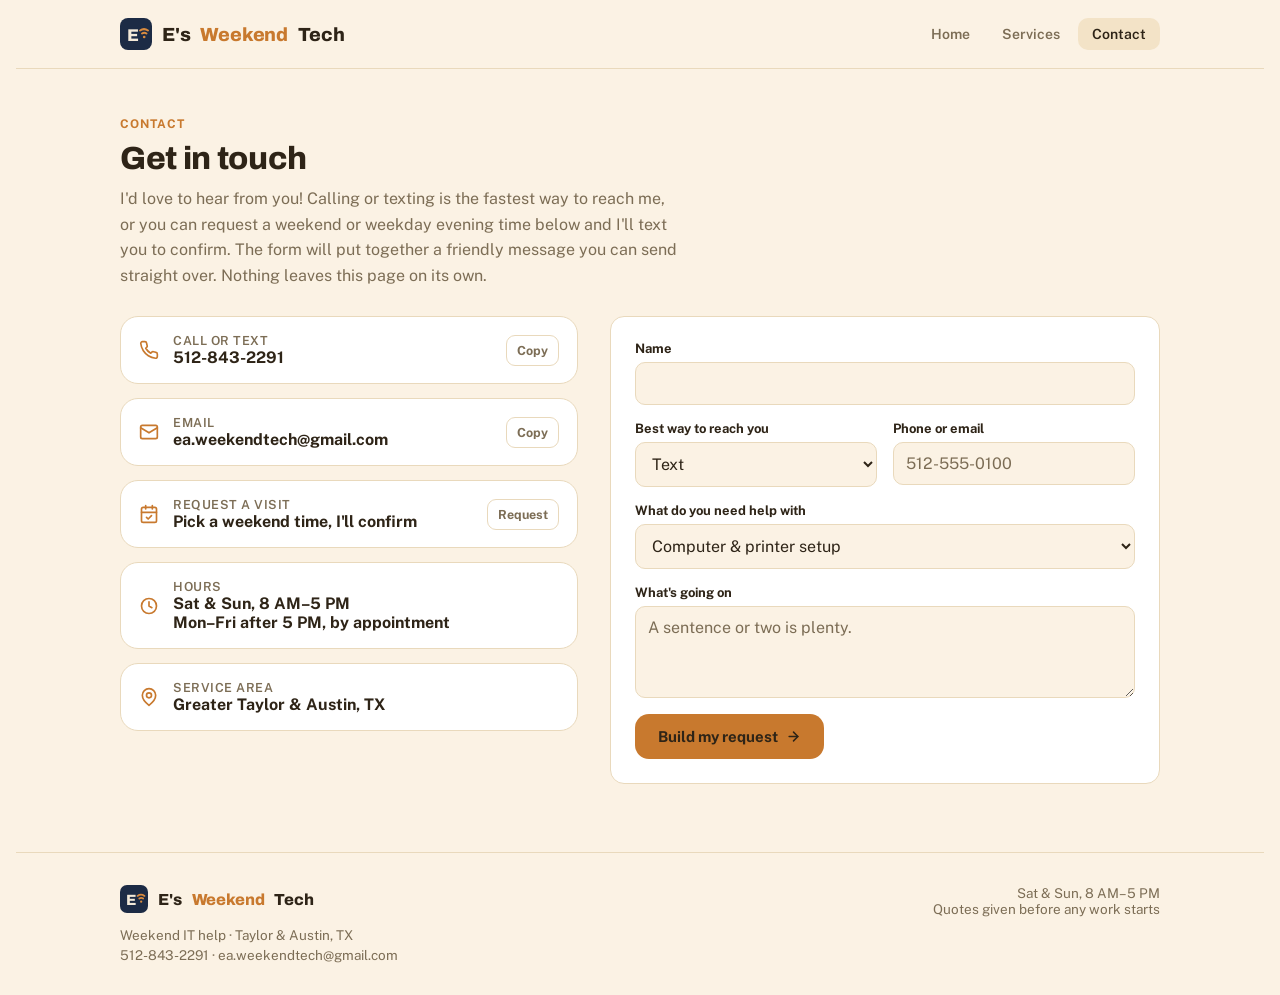
==== commit cc0fdb58: "Phone feel: gate hover to real pointers, 16px inputs, tap highlight off, viewport-fit and theme-colo" ====
--- a/contact.html
+++ b/contact.html
@@ -2,7 +2,9 @@
 <html lang="en">
 <head>
 <meta charset="utf-8">
-<meta name="viewport" content="width=device-width, initial-scale=1">
+<meta name="viewport" content="width=device-width, initial-scale=1, viewport-fit=cover">
+<meta name="theme-color" media="(prefers-color-scheme: light)" content="#FBF2E4">
+<meta name="theme-color" media="(prefers-color-scheme: dark)" content="#221B12">
 <title>Contact | E's Weekend Tech</title>
 <meta name="description" content="Call or text 512-843-2291, email ea.weekendtech@gmail.com, request a weekend visit, or send a quote request. Weekends 8 AM to 5 PM, weekday evenings by appointment, Taylor and Austin, TX.">
 <link rel="stylesheet" href="https://fonts.googleapis.com/css2?family=Archivo:wght@700;800&family=Public+Sans:wght@400;500;600;700&family=IBM+Plex+Mono:wght@500;600&display=swap">
--- a/style.css
+++ b/style.css
@@ -53,7 +53,21 @@
 html { scroll-behavior: smooth; }
 @media (prefers-reduced-motion: reduce) {
   html { scroll-behavior: auto; }
-  * { animation-duration: 0.01ms !important; animation-iteration-count: 1 !important; transition-duration: 0.01ms !important; scroll-behavior: auto !important; }
+  /* keep the state changes, drop the movement: sections fade in place, the FAQ answer
+     appears at once while its chevron still flips, hover lifts and loops stop */
+  .reveal { transform: none; transition: opacity 0.25s ease; }
+  .faq-a-wrap { transition: none; }
+  .badge svg, .about-mark { animation: none; }
+  :hover, :active { transform: none !important; }
+}
+/* phone feel: no grey tap flash, no double-tap delay, control labels aren't selectable */
+html { -webkit-tap-highlight-color: transparent; -webkit-text-size-adjust: 100%; }
+a, button, summary { touch-action: manipulation; }
+button, .btn, nav.links a, .faq-q { user-select: none; -webkit-user-select: none; }
+a:focus-visible, button:focus-visible, summary:focus-visible {
+  outline: 2px solid var(--ink);
+  outline-offset: 3px;
+  border-radius: 6px;
 }
 body {
   background: var(--bg);
@@ -65,7 +79,7 @@
 h1, h2, h3 { font-family: 'Archivo', system-ui, sans-serif; font-weight: 800; letter-spacing: -0.01em; text-wrap: balance; margin: 0; }
 .mono { font-family: 'IBM Plex Mono', ui-monospace, monospace; }
 a { color: var(--accent); }
-p { line-height: 1.6; color: var(--muted); margin: 0; }
+p { line-height: 1.6; color: var(--muted); margin: 0; text-wrap: pretty; }
 img { max-width: 100%; }
 .wrap { max-width: 1040px; margin: 0 auto; }
 button { font-family: inherit; cursor: pointer; }
@@ -101,7 +115,6 @@
 }
 .wordmark { font-family: 'Archivo', sans-serif; font-weight: 800; font-size: 19px; letter-spacing: -0.01em; text-decoration: none; color: var(--ink); transition: color 0.2s ease, transform 0.2s ease; display: inline-flex; align-items: center; gap: 10px; }
 .wordmark span { color: var(--accent); }
-.wordmark:hover { transform: translateY(-1px); }
 .logo-mark { width: 32px; height: 32px; border-radius: 8px; flex-shrink: 0; display: flex; align-items: center; justify-content: center; }
 .logo-mark svg { width: 100%; height: 100%; display: block; }
 .foot-row .logo-mark { width: 28px; height: 28px; }
@@ -117,7 +130,9 @@
   transition: color 0.2s ease, background 0.2s ease;
 }
 nav.links a[aria-current="page"] { color: var(--ink); background: var(--surface-2); }
-nav.links a:hover { color: var(--ink); background: var(--surface-2); }
+@media (pointer: coarse) {
+  nav.links a { display: inline-flex; align-items: center; min-height: 44px; }
+}
 
 /* hero */
 .eyebrow {
@@ -148,13 +163,9 @@
   transition: transform 0.2s ease, box-shadow 0.2s ease, background 0.2s ease, border-color 0.2s ease;
 }
 .btn svg { transition: transform 0.2s ease; }
-.btn:hover { transform: translateY(-2px); }
 .btn:active { transform: translateY(0); }
 .btn-primary { background: var(--accent); color: var(--accent-ink); }
-.btn-primary:hover { box-shadow: 0 10px 24px -10px color-mix(in srgb, var(--accent) 65%, transparent); }
 .btn-ghost { background: transparent; color: var(--ink); border-color: var(--line); }
-.btn-ghost:hover { border-color: var(--accent); background: var(--surface-2); }
-.btn:hover svg { transform: translateX(3px); }
 .badge-row { display: flex; gap: 10px; flex-wrap: wrap; margin-top: 26px; }
 .badge {
   display: inline-flex;
@@ -168,7 +179,6 @@
   border-radius: 999px;
   transition: transform 0.2s ease;
 }
-.badge:hover { transform: translateY(-1px); }
 .badge svg { animation: badge-pop 2.6s ease-in-out infinite; }
 .badge:nth-child(2) svg { animation-delay: 0.3s; }
 @keyframes badge-pop {
@@ -187,7 +197,6 @@
 /* steps */
 .steps { display: grid; grid-template-columns: repeat(3, minmax(0, 1fr)); gap: 24px; }
 .step { display: flex; flex-direction: column; gap: 10px; transition: transform 0.25s ease; }
-.step:hover { transform: translateY(-3px); }
 .step .num {
   font-family: 'IBM Plex Mono', monospace;
   font-size: 13px;
@@ -209,21 +218,14 @@
   gap: 10px;
   transition: transform 0.25s ease, box-shadow 0.25s ease, border-color 0.25s ease;
 }
-.card:hover {
-  transform: translateY(-4px);
-  border-color: var(--accent);
-  box-shadow: 0 16px 32px -20px color-mix(in srgb, var(--ink) 35%, transparent);
-}
 .card .ticket { display: flex; align-items: center; justify-content: space-between; }
 .card .ticket .code { font-size: 12px; color: var(--muted); letter-spacing: 0.04em; }
 .card svg { color: var(--accent); transition: transform 0.25s ease; }
-.card:hover svg { transform: scale(1.12) rotate(-4deg); }
 .card h3 { font-size: 16.5px; margin-top: 2px; }
 .card p { font-size: 14px; }
 
 .inline-link { display: inline-flex; align-items: center; gap: 6px; font-weight: 700; font-size: 14.5px; margin-top: 24px; text-decoration: none; transition: gap 0.2s ease; }
 .inline-link svg { transition: transform 0.2s ease; }
-.inline-link:hover svg { transform: translateX(4px); }
 
 /* about */
 .about {
@@ -249,7 +251,7 @@
 }
 .about-body { flex: 1 1 320px; min-width: 0; }
 .about-body h3 { font-size: 19px; margin-bottom: 8px; }
-.about-body p { font-size: 15px; }
+.about-body p { font-size: 15px; max-width: 58ch; }
 .about-body p + p { margin-top: 10px; }
 
 /* services page */
@@ -263,11 +265,6 @@
   border-radius: 14px;
   padding: 18px 20px;
   transition: transform 0.22s ease, border-color 0.22s ease, box-shadow 0.22s ease;
-}
-.check-item:hover {
-  transform: translateX(4px);
-  border-color: var(--accent);
-  box-shadow: 0 12px 24px -18px color-mix(in srgb, var(--ink) 35%, transparent);
 }
 .check-item .check-code {
   font-family: 'IBM Plex Mono', monospace;
@@ -309,11 +306,6 @@
   padding: 16px 18px;
   transition: transform 0.22s ease, border-color 0.22s ease, box-shadow 0.22s ease;
 }
-.touch-row:hover {
-  transform: translateY(-2px);
-  border-color: var(--accent);
-  box-shadow: 0 12px 24px -18px color-mix(in srgb, var(--ink) 35%, transparent);
-}
 .touch-row svg { color: var(--accent); flex-shrink: 0; }
 .touch-row .label { font-size: 12.5px; color: var(--muted); font-weight: 600; text-transform: uppercase; letter-spacing: 0.04em; }
 .touch-row .value { font-size: 16px; font-weight: 700; word-break: break-word; }
@@ -329,7 +321,6 @@
   flex-shrink: 0;
 }
 .copy-btn { transition: color 0.2s ease, border-color 0.2s ease, transform 0.2s ease; }
-.copy-btn:hover { color: var(--ink); border-color: var(--accent); transform: translateY(-1px); }
 
 /* faq accordion */
 .faq-list { display: flex; flex-direction: column; gap: 12px; margin-top: 4px; }
@@ -340,7 +331,6 @@
   overflow: hidden;
   transition: border-color 0.22s ease;
 }
-.faq-item:hover { border-color: var(--accent); }
 .faq-q {
   width: 100%;
   display: flex;
@@ -380,7 +370,7 @@
 .field label { font-size: 13px; font-weight: 700; color: var(--ink); }
 .field input, .field select, .field textarea {
   font-family: inherit;
-  font-size: 15px;
+  font-size: 16px; /* under 16px makes iOS Safari zoom the page on focus */
   padding: 11px 12px;
   border-radius: 10px;
   border: 1px solid var(--line);
@@ -394,6 +384,7 @@
   box-shadow: 0 0 0 3px color-mix(in srgb, var(--accent) 22%, transparent);
 }
 .field textarea { min-height: 92px; resize: vertical; }
+.field input::placeholder, .field textarea::placeholder { color: var(--muted); opacity: 1; }
 .two-col { display: grid; grid-template-columns: 1fr 1fr; gap: 16px; }
 @media (max-width: 480px) { .two-col { grid-template-columns: 1fr; } }
 .quote-submit { align-self: flex-start; }
@@ -471,11 +462,6 @@
   gap: 12px;
   transition: transform 0.25s ease, box-shadow 0.25s ease, border-color 0.25s ease;
 }
-.interest-tile:hover {
-  transform: translateY(-4px);
-  box-shadow: 0 18px 34px -20px color-mix(in srgb, var(--ink) 35%, transparent);
-  border-color: var(--accent);
-}
 .interest-icon {
   width: 44px;
   height: 44px;
@@ -493,3 +479,39 @@
 .interest-tile.tile-connected .interest-icon { background: linear-gradient(135deg, var(--accent-2), var(--accent)); }
 .interest-tile h3 { font-size: 16px; margin-top: 2px; }
 .interest-tile p { font-size: 14px; }
+
+/* hover only where a pointer can really hover, so taps on phones never leave a stuck hover state */
+@media (hover: hover) and (pointer: fine) {
+  .wordmark:hover { transform: translateY(-1px); }
+  nav.links a:hover { color: var(--ink); background: var(--surface-2); }
+  .btn:hover { transform: translateY(-2px); }
+  .btn-primary:hover { box-shadow: 0 10px 24px -10px color-mix(in srgb, var(--accent) 65%, transparent); }
+  .btn-ghost:hover { border-color: var(--accent); background: var(--surface-2); }
+  .btn:hover svg { transform: translateX(3px); }
+  .badge:hover { transform: translateY(-1px); }
+  .step:hover { transform: translateY(-3px); }
+  .card:hover {
+    transform: translateY(-4px);
+    border-color: var(--accent);
+    box-shadow: 0 16px 32px -20px color-mix(in srgb, var(--ink) 35%, transparent);
+  }
+  .card:hover svg { transform: scale(1.12) rotate(-4deg); }
+  .inline-link:hover svg { transform: translateX(4px); }
+  .check-item:hover {
+    transform: translateX(4px);
+    border-color: var(--accent);
+    box-shadow: 0 12px 24px -18px color-mix(in srgb, var(--ink) 35%, transparent);
+  }
+  .touch-row:hover {
+    transform: translateY(-2px);
+    border-color: var(--accent);
+    box-shadow: 0 12px 24px -18px color-mix(in srgb, var(--ink) 35%, transparent);
+  }
+  .copy-btn:hover { color: var(--ink); border-color: var(--accent); transform: translateY(-1px); }
+  .faq-item:hover { border-color: var(--accent); }
+  .interest-tile:hover {
+    transform: translateY(-4px);
+    box-shadow: 0 18px 34px -20px color-mix(in srgb, var(--ink) 35%, transparent);
+    border-color: var(--accent);
+  }
+}
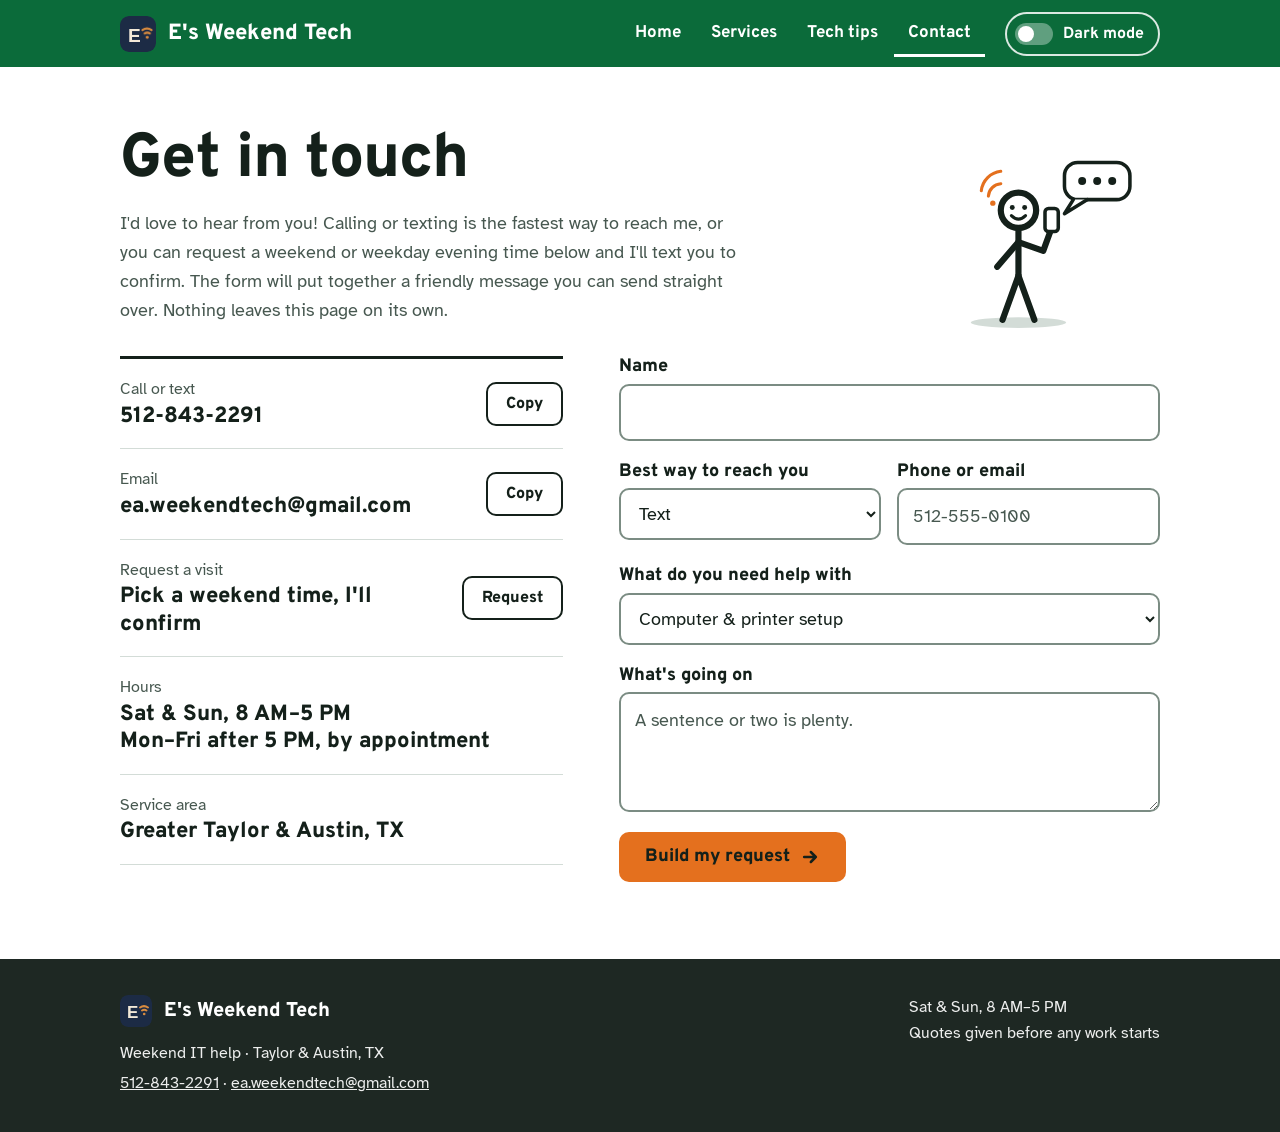
==== commit a91cdb8f: "Redesign: guide-sign look, light default with dark mode switch, Tech tips page, motion and stick fig" ====
--- a/contact.html
+++ b/contact.html
@@ -3,69 +3,83 @@
 <head>
 <meta charset="utf-8">
 <meta name="viewport" content="width=device-width, initial-scale=1, viewport-fit=cover">
-<meta name="theme-color" media="(prefers-color-scheme: light)" content="#FBF2E4">
-<meta name="theme-color" media="(prefers-color-scheme: dark)" content="#221B12">
+<meta name="theme-color" content="#0B6B3A">
+<meta name="color-scheme" content="light dark">
 <title>Contact | E's Weekend Tech</title>
-<meta name="description" content="Call or text 512-843-2291, email ea.weekendtech@gmail.com, request a weekend visit, or send a quote request. Weekends 8 AM to 5 PM, weekday evenings by appointment, Taylor and Austin, TX.">
-<link rel="stylesheet" href="https://fonts.googleapis.com/css2?family=Archivo:wght@700;800&family=Public+Sans:wght@400;500;600;700&family=IBM+Plex+Mono:wght@500;600&display=swap">
+<meta name="description" content="Call or text E's Weekend Tech, or request a weekend or weekday evening visit in Taylor and Austin, TX. Clear quotes before any work starts.">
+<script>document.documentElement.className='js';try{if(localStorage.getItem('theme')==='dark')document.documentElement.setAttribute('data-theme','dark')}catch(e){}</script>
+<link rel="preconnect" href="https://fonts.googleapis.com">
+<link rel="preconnect" href="https://fonts.gstatic.com" crossorigin>
+<link rel="stylesheet" href="https://fonts.googleapis.com/css2?family=Overpass:wght@700;800;900&family=Atkinson+Hyperlegible:wght@400;700&display=swap">
 <link rel="stylesheet" href="style.css">
+<noscript><style>.reveal { opacity: 1; transform: none; } .road::after { background-position: 0 0; } .route::before, .stop::before, .shield { transform: none; }</style></noscript>
 </head>
 <body>
-
 <header class="site">
   <div class="wrap nav-row">
-    <a class="wordmark" href="index.html"><span class="logo-mark" aria-hidden="true"><svg viewBox="0 0 32 32" xmlns="http://www.w3.org/2000/svg" aria-hidden="true"><rect width="32" height="32" rx="8" fill="#1C2B45"/><text x="7" y="23" font-family="Archivo, sans-serif" font-weight="800" font-size="17" fill="#F3E9D8">E</text><path d="M20 12.5a7 7 0 0 1 8 0" stroke="#D98B3F" stroke-width="2" fill="none" stroke-linecap="round"/><path d="M22 15.5a4 4 0 0 1 4.5 0" stroke="#D98B3F" stroke-width="2" fill="none" stroke-linecap="round"/><circle cx="24.2" cy="19" r="1.3" fill="#D98B3F"/></svg></span>E's <span>Weekend</span> Tech</a>
-    <nav class="links">
+    <a class="wordmark" href="index.html"><span class="logo-mark"><svg viewBox="0 0 32 32" xmlns="http://www.w3.org/2000/svg" aria-hidden="true"><rect width="32" height="32" rx="8" fill="#1C2B45"/><text x="7" y="23" font-family="Archivo, sans-serif" font-weight="800" font-size="17" fill="#F3E9D8">E</text><path d="M20 12.5a7 7 0 0 1 8 0" stroke="#D98B3F" stroke-width="2" fill="none" stroke-linecap="round"/><path d="M22 15.5a4 4 0 0 1 4.5 0" stroke="#D98B3F" stroke-width="2" fill="none" stroke-linecap="round"/><circle cx="24.2" cy="19" r="1.3" fill="#D98B3F"/></svg></span><span>E's Weekend Tech</span></a>
+    <nav class="links" aria-label="Main">
       <a href="index.html">Home</a>
       <a href="services.html">Services</a>
+      <a href="tips.html">Tech tips</a>
       <a href="contact.html" aria-current="page">Contact</a>
     </nav>
+    <button class="theme-toggle" type="button" aria-pressed="false"><span class="switch" aria-hidden="true"></span><span>Dark mode</span></button>
   </div>
 </header>
 
-<main class="wrap">
-  <section>
-    <div class="section-head reveal is-visible">
-      <div class="eyebrow">Contact</div>
-      <h2>Get in touch</h2>
-      <p>I'd love to hear from you! Calling or texting is the fastest way to reach me, or you can request a weekend or weekday evening time below and I'll text you to confirm. The form will put together a friendly message you can send straight over. Nothing leaves this page on its own.</p>
+<main id="main">
+  <section class="wrap page-top">
+    <div class="page-head">
+      <div class="section-head reveal is-visible">
+        <h1>Get in touch</h1>
+        <p>I'd love to hear from you! Calling or texting is the fastest way to reach me, or you can request a weekend or weekday evening time below and I'll text you to confirm. The form will put together a friendly message you can send straight over. Nothing leaves this page on its own.</p>
+      </div>
+      <div class="buddy buddy-page" aria-hidden="true"><svg class="buddy-svg" viewBox="0 0 260 210" fill="none" stroke="currentColor" stroke-width="7" stroke-linecap="round" stroke-linejoin="round" aria-hidden="true" focusable="false">
+    <ellipse class="shadow" cx="100" cy="203" rx="54" ry="6"/>
+    <path d="M100 150 L82 200 M100 150 L118 200"/>
+    <path d="M100 98 V150"/>
+    <path d="M100 112 L76 140"/>
+    <path d="M100 112 L128 122 L136 100"/><rect class="bg" x="130" y="74" width="15" height="26" rx="4" stroke-width="4"/>
+    <rect class="bg" x="152" y="22" width="74" height="42" rx="15" stroke-width="4"/><path class="bg" stroke-width="4" d="M162 64 L152 80 L178 64"/>
+    <circle class="dot ink" cx="172" cy="43" r="4.5"/><circle class="dot ink d2" cx="189" cy="43" r="4.5"/><circle class="dot ink d3" cx="206" cy="43" r="4.5"/>
+    <circle class="bg" cx="100" cy="76" r="20"/>
+    <circle class="ink" cx="93" cy="73" r="2.8"/><circle class="ink" cx="107" cy="73" r="2.8"/>
+    <path stroke-width="3.5" d="M92 82 Q100 90 108 82"/>
+    <g class="o thin signal"><path d="M66 60 a15 15 0 0 1 14 -14"/><path d="M58 54 a25 25 0 0 1 22 -22"/><circle class="of" cx="71" cy="68" r="3"/></g>
+  </svg></div>
     </div>
 
     <div class="contact-grid">
-      <div class="touch reveal is-visible">
-        <div class="touch-row">
-          <svg width="20" height="20" viewBox="0 0 24 24" fill="none" stroke="currentColor" stroke-width="2" stroke-linecap="round" stroke-linejoin="round" aria-hidden="true"><path d="M22 16.92v3a2 2 0 0 1-2.18 2 19.8 19.8 0 0 1-8.63-3.07 19.5 19.5 0 0 1-6-6 19.8 19.8 0 0 1-3.07-8.67A2 2 0 0 1 4.11 2h3a2 2 0 0 1 2 1.72c.13.96.36 1.9.68 2.81a2 2 0 0 1-.45 2.11L8.09 9.91a16 16 0 0 0 6 6l1.27-1.27a2 2 0 0 1 2.11-.45c.9.32 1.85.55 2.81.68A2 2 0 0 1 22 16.92z"/></svg>
+      <div class="reach reveal is-visible">
+        <div class="reach-row">
           <div>
             <div class="label">Call or text</div>
             <div class="value" id="val-phone">512-843-2291</div>
           </div>
           <button class="copy-btn" data-copy="val-phone" type="button">Copy</button>
         </div>
-        <div class="touch-row">
-          <svg width="20" height="20" viewBox="0 0 24 24" fill="none" stroke="currentColor" stroke-width="2" stroke-linecap="round" stroke-linejoin="round" aria-hidden="true"><rect x="2" y="4" width="20" height="16" rx="2"/><path d="m22 7-10 6L2 7"/></svg>
+        <div class="reach-row">
           <div>
             <div class="label">Email</div>
             <div class="value" id="val-email">ea.weekendtech@gmail.com</div>
           </div>
           <button class="copy-btn" data-copy="val-email" type="button">Copy</button>
         </div>
-        <a class="touch-row" href="https://calendly.com/ea-weekendtech/in-home-tech-help" target="_blank" rel="noopener" style="text-decoration: none; color: inherit;">
-          <svg width="20" height="20" viewBox="0 0 24 24" fill="none" stroke="currentColor" stroke-width="2" stroke-linecap="round" stroke-linejoin="round" aria-hidden="true"><rect x="3" y="4" width="18" height="18" rx="2"/><line x1="16" y1="2" x2="16" y2="6"/><line x1="8" y1="2" x2="8" y2="6"/><line x1="3" y1="10" x2="21" y2="10"/><path d="m9 16 2 2 4-4"/></svg>
+        <div class="reach-row">
           <div>
             <div class="label">Request a visit</div>
             <div class="value">Pick a weekend time, I'll confirm</div>
           </div>
-          <span class="copy-btn">Request</span>
-        </a>
-        <div class="touch-row">
-          <svg width="20" height="20" viewBox="0 0 24 24" fill="none" stroke="currentColor" stroke-width="2" stroke-linecap="round" stroke-linejoin="round" aria-hidden="true"><circle cx="12" cy="12" r="9"/><polyline points="12 7 12 12 15.5 14"/></svg>
+          <a class="copy-btn" href="https://calendly.com/ea-weekendtech/in-home-tech-help" target="_blank" rel="noopener">Request</a>
+        </div>
+        <div class="reach-row">
           <div>
             <div class="label">Hours</div>
             <div class="value">Sat &amp; Sun, 8 AM&ndash;5 PM<br>Mon&ndash;Fri after 5 PM, by appointment</div>
           </div>
         </div>
-        <div class="touch-row">
-          <svg width="20" height="20" viewBox="0 0 24 24" fill="none" stroke="currentColor" stroke-width="2" stroke-linecap="round" stroke-linejoin="round" aria-hidden="true"><path d="M20 10c0 6-8 12-8 12s-8-6-8-12a8 8 0 0 1 16 0z"/><circle cx="12" cy="10" r="3"/></svg>
+        <div class="reach-row">
           <div>
             <div class="label">Service area</div>
             <div class="value">Greater Taylor &amp; Austin, TX</div>
@@ -107,18 +121,12 @@
             <label for="f-details">What's going on</label>
             <textarea id="f-details" name="details" placeholder="A sentence or two is plenty."></textarea>
           </div>
-          <button class="btn btn-primary quote-submit" type="submit">
-            Build my request
-            <svg width="15" height="15" viewBox="0 0 24 24" fill="none" stroke="currentColor" stroke-width="2.4" stroke-linecap="round" stroke-linejoin="round" aria-hidden="true"><line x1="5" y1="12" x2="19" y2="12"/><polyline points="12 5 19 12 12 19"/></svg>
-          </button>
+          <button class="btn btn-primary quote-submit" type="submit">Build my request <svg viewBox="0 0 24 24" fill="none" stroke="currentColor" stroke-width="3" stroke-linecap="round" stroke-linejoin="round" aria-hidden="true"><path d="M5 12h14M13 6l6 6-6 6"/></svg></button>
         </form>
 
         <div class="confirm" id="confirm-panel">
-          <h3>
-            <svg width="18" height="18" viewBox="0 0 24 24" fill="none" stroke="currentColor" stroke-width="2.4" stroke-linecap="round" stroke-linejoin="round" aria-hidden="true"><path d="M20 6 9 17l-5-5"/></svg>
-            Your request is ready
-          </h3>
-          <p style="color: var(--muted); font-size: 14.5px;">Copy this and send it over, whichever way is easiest for you.</p>
+          <h2>Your request is ready</h2>
+          <p>Copy this and send it over, whichever way is easiest for you.</p>
           <div class="confirm-text" id="confirm-text"></div>
           <div class="confirm-actions">
             <button class="btn btn-primary" type="button" id="copy-confirm">Copy request</button>
@@ -134,10 +142,10 @@
 <footer class="site">
   <div class="wrap foot-row">
     <div>
-      <div class="wordmark"><span class="logo-mark" aria-hidden="true"><svg viewBox="0 0 32 32" xmlns="http://www.w3.org/2000/svg" aria-hidden="true"><rect width="32" height="32" rx="8" fill="#1C2B45"/><text x="7" y="23" font-family="Archivo, sans-serif" font-weight="800" font-size="17" fill="#F3E9D8">E</text><path d="M20 12.5a7 7 0 0 1 8 0" stroke="#D98B3F" stroke-width="2" fill="none" stroke-linecap="round"/><path d="M22 15.5a4 4 0 0 1 4.5 0" stroke="#D98B3F" stroke-width="2" fill="none" stroke-linecap="round"/><circle cx="24.2" cy="19" r="1.3" fill="#D98B3F"/></svg></span>E's <span>Weekend</span> Tech</div>
+      <div class="foot-name"><span class="logo-mark"><svg viewBox="0 0 32 32" xmlns="http://www.w3.org/2000/svg" aria-hidden="true"><rect width="32" height="32" rx="8" fill="#1C2B45"/><text x="7" y="23" font-family="Archivo, sans-serif" font-weight="800" font-size="17" fill="#F3E9D8">E</text><path d="M20 12.5a7 7 0 0 1 8 0" stroke="#D98B3F" stroke-width="2" fill="none" stroke-linecap="round"/><path d="M22 15.5a4 4 0 0 1 4.5 0" stroke="#D98B3F" stroke-width="2" fill="none" stroke-linecap="round"/><circle cx="24.2" cy="19" r="1.3" fill="#D98B3F"/></svg></span>E's Weekend Tech</div>
       <div class="foot-meta">
         <span>Weekend IT help &middot; Taylor &amp; Austin, TX</span>
-        <span>512-843-2291 &middot; ea.weekendtech@gmail.com</span>
+        <span><a href="sms:+15128432291">512-843-2291</a> &middot; <a href="mailto:ea.weekendtech@gmail.com">ea.weekendtech@gmail.com</a></span>
       </div>
     </div>
     <div class="foot-right">
--- a/style.css
+++ b/style.css
@@ -1,517 +1,324 @@
-/*
-  Design plan
-  Layout: work-order layout, content reads like a technician's job
-  sheet: ticket-coded service cards, numbered steps, checklist marks.
+﻿/*
+  E's Weekend Tech: guide-sign wayfinding.
+  White ground, highway-sign green panels, signal orange for the one thing to press.
+  Services are exits, the process is a route, the week is a sign. Edit tokens here; dark mode overrides sit below.
 */
 :root {
-  --bg: #FBF2E4;
-  --surface: #FFFFFF;
-  --surface-2: #F3E3C7;
-  --ink: #2E2417;
-  --muted: #7C6D55;
-  --accent: #C8792E;
-  --accent-ink: #2E2417;
-  --accent-2: #5F7A52;
-  --line: #E9D9BC;
-  --blue: #4F7C96;
-  --plum: #8B5A7C;
+  --bg: #FFFFFF;
+  --paper: #F3F6F4;
+  --ink: #14201A;
+  --muted: #475850;
+  --line: #D3DCD7;
+  --field: #7B8C83;
+  --sign: #0B6B3A;
+  --link: #0B6B3A;
+  --signal: #E4701E;
+  --signal-ink: #14201A;
+  --notice-bg: #FFF3E6;
+  --asphalt: #1E2823;
+  --lane: #F2B705;
+  --ease-out: cubic-bezier(0.23, 1, 0.32, 1);
   color-scheme: light;
 }
-@media (prefers-color-scheme: dark) {
-  :root:not([data-theme="light"]) {
-    --bg: #221B12;
-    --surface: #2B2217;
-    --surface-2: #392D1C;
-    --ink: #F3E9D8;
-    --muted: #BDAB8A;
-    --accent: #E0A454;
-    --accent-ink: #241B0E;
-    --accent-2: #93B57F;
-    --line: #40331F;
-    --blue: #7FB2CC;
-    --plum: #C488AF;
-    color-scheme: dark;
-  }
-}
 :root[data-theme="dark"] {
-  --bg: #221B12;
-  --surface: #2B2217;
-  --surface-2: #392D1C;
-  --ink: #F3E9D8;
-  --muted: #BDAB8A;
-  --accent: #E0A454;
-  --accent-ink: #241B0E;
-  --accent-2: #93B57F;
-  --line: #40331F;
-  --blue: #7FB2CC;
-  --plum: #C488AF;
+  --bg: #101412;
+  --paper: #171D1A;
+  --ink: #EEF3F0;
+  --muted: #A9B8AF;
+  --line: #2B3530;
+  --field: #6F8077;
+  --sign: #0F7A41;
+  --link: #6FD79B;
+  --notice-bg: #2A1F14;
+  --asphalt: #27322C;
   color-scheme: dark;
 }
 
-* { box-sizing: border-box; }
+*, *::before, *::after { box-sizing: border-box; }
+html { scroll-behavior: smooth; -webkit-tap-highlight-color: transparent; -webkit-text-size-adjust: 100%; }
 html, body { margin: 0; padding: 0; }
-html { scroll-behavior: smooth; }
-@media (prefers-reduced-motion: reduce) {
-  html { scroll-behavior: auto; }
-  /* keep the state changes, drop the movement: sections fade in place, the FAQ answer
-     appears at once while its chevron still flips, hover lifts and loops stop */
-  .reveal { transform: none; transition: opacity 0.25s ease; }
-  .faq-a-wrap { transition: none; }
-  .badge svg, .about-mark { animation: none; }
-  :hover, :active { transform: none !important; }
-}
-/* phone feel: no grey tap flash, no double-tap delay, control labels aren't selectable */
-html { -webkit-tap-highlight-color: transparent; -webkit-text-size-adjust: 100%; }
-a, button, summary { touch-action: manipulation; }
-button, .btn, nav.links a, .faq-q { user-select: none; -webkit-user-select: none; }
-a:focus-visible, button:focus-visible, summary:focus-visible {
-  outline: 2px solid var(--ink);
-  outline-offset: 3px;
-  border-radius: 6px;
-}
 body {
   background: var(--bg);
   color: var(--ink);
-  font-family: 'Public Sans', system-ui, -apple-system, sans-serif;
-  padding-left: max(16px, env(safe-area-inset-left, 0px));
-  padding-right: max(16px, env(safe-area-inset-right, 0px));
-}
-h1, h2, h3 { font-family: 'Archivo', system-ui, sans-serif; font-weight: 800; letter-spacing: -0.01em; text-wrap: balance; margin: 0; }
-.mono { font-family: 'IBM Plex Mono', ui-monospace, monospace; }
-a { color: var(--accent); }
-p { line-height: 1.6; color: var(--muted); margin: 0; text-wrap: pretty; }
-img { max-width: 100%; }
-.wrap { max-width: 1040px; margin: 0 auto; }
-button { font-family: inherit; cursor: pointer; }
-
-/* scroll-reveal */
-.reveal {
-  opacity: 0;
-  transform: translateY(18px);
-  transition: opacity 0.6s ease, transform 0.6s ease;
-}
-.reveal.is-visible { opacity: 1; transform: translateY(0); }
-.reveal-group .reveal:nth-child(1) { transition-delay: 0.03s; }
-.reveal-group .reveal:nth-child(2) { transition-delay: 0.11s; }
-.reveal-group .reveal:nth-child(3) { transition-delay: 0.19s; }
-.reveal-group .reveal:nth-child(4) { transition-delay: 0.27s; }
-.reveal-group .reveal:nth-child(5) { transition-delay: 0.35s; }
-
-/* header */
-header.site {
-  position: sticky;
-  top: 0;
-  z-index: 10;
-  background: var(--bg);
-  border-bottom: 1px solid var(--line);
-}
-.nav-row {
-  display: flex;
-  align-items: center;
-  justify-content: space-between;
-  gap: 16px;
-  flex-wrap: wrap;
-  padding-block: 18px;
-}
-.wordmark { font-family: 'Archivo', sans-serif; font-weight: 800; font-size: 19px; letter-spacing: -0.01em; text-decoration: none; color: var(--ink); transition: color 0.2s ease, transform 0.2s ease; display: inline-flex; align-items: center; gap: 10px; }
-.wordmark span { color: var(--accent); }
-.logo-mark { width: 32px; height: 32px; border-radius: 8px; flex-shrink: 0; display: flex; align-items: center; justify-content: center; }
+  font-family: 'Atkinson Hyperlegible', system-ui, -apple-system, 'Segoe UI', sans-serif;
+  font-size: 18px;
+  line-height: 1.6;
+}
+h1, h2, h3 { font-family: 'Overpass', system-ui, sans-serif; font-weight: 800; line-height: 1.1; letter-spacing: -0.01em; text-wrap: balance; margin: 0; }
+h1 { font-size: clamp(36px, 5.4vw, 62px); }
+h2 { font-size: clamp(28px, 3.6vw, 40px); }
+h3 { font-size: 22px; }
+p { margin: 0; text-wrap: pretty; }
+p + p { margin-top: 14px; }
+a { color: var(--link); }
+img, svg, video { max-width: 100%; }
+.wrap { max-width: 1080px; margin: 0 auto; padding-inline: max(20px, env(safe-area-inset-left, 0px)) max(20px, env(safe-area-inset-right, 0px)); }
+
+a:focus-visible, button:focus-visible, summary:focus-visible {
+  outline: 3px solid var(--signal);
+  outline-offset: 3px;
+  border-radius: 6px;
+}
+a, button, summary { touch-action: manipulation; }
+button, .btn, .links a, .faq-q, .theme-toggle { user-select: none; -webkit-user-select: none; }
+
+/* header: a green guide-sign bar */
+header.site { background: var(--sign); color: #fff; position: sticky; top: 0; z-index: 10; }
+header.site :focus-visible { outline-color: #fff; }
+.nav-row { display: flex; align-items: center; flex-wrap: wrap; gap: 4px 20px; padding-block: 10px; }
+.wordmark { display: inline-flex; align-items: center; gap: 12px; color: #fff; text-decoration: none; font: 800 22px/1 'Overpass', sans-serif; min-height: 44px; }
+.logo-mark { display: inline-flex; width: 36px; height: 36px; border-radius: 8px; overflow: hidden; flex: none; }
 .logo-mark svg { width: 100%; height: 100%; display: block; }
-.foot-row .logo-mark { width: 28px; height: 28px; }
-nav.links { display: flex; gap: 4px; flex-wrap: wrap; }
-nav.links a {
-  position: relative;
-  text-decoration: none;
-  color: var(--muted);
-  font-weight: 600;
-  font-size: 14px;
-  padding: 8px 14px;
-  border-radius: 10px;
-  transition: color 0.2s ease, background 0.2s ease;
-}
-nav.links a[aria-current="page"] { color: var(--ink); background: var(--surface-2); }
-@media (pointer: coarse) {
-  nav.links a { display: inline-flex; align-items: center; min-height: 44px; }
-}
+nav.links { display: flex; flex-wrap: wrap; gap: 2px; margin-left: auto; }
+nav.links a { color: #fff; text-decoration: none; font: 700 17px/1 'Overpass', sans-serif; padding: 15px 14px 12px; min-height: 44px; border-bottom: 3px solid transparent; }
+nav.links a[aria-current="page"] { border-bottom-color: #fff; }
+.theme-toggle { display: none; align-items: center; gap: 10px; min-height: 44px; padding: 6px 14px 6px 8px; background: transparent; color: #fff; border: 2px solid rgba(255,255,255,0.85); border-radius: 999px; font: 700 16px/1 'Overpass', sans-serif; cursor: pointer; }
+html.js .theme-toggle { display: inline-flex; }
+.switch { position: relative; width: 38px; height: 22px; border-radius: 999px; background: rgba(255,255,255,0.35); flex: none; transition: background 160ms var(--ease-out); }
+.switch::after { content: ""; position: absolute; top: 3px; left: 3px; width: 16px; height: 16px; border-radius: 50%; background: #fff; transition: transform 160ms var(--ease-out); }
+.theme-toggle[aria-pressed="true"] .switch { background: #fff; }
+.theme-toggle[aria-pressed="true"] .switch::after { transform: translateX(16px); background: var(--sign); }
+@media (max-width: 760px) {
+  .theme-toggle { order: 2; margin-left: auto; }
+  nav.links { order: 3; width: 100%; margin-left: -14px; }
+}
+
+/* buttons */
+.btn { display: inline-flex; align-items: center; justify-content: center; gap: 10px; min-height: 50px; padding: 12px 24px; border-radius: 10px; border: 2px solid transparent; font: 800 18px/1.1 'Overpass', sans-serif; text-decoration: none; cursor: pointer; transition: transform 160ms var(--ease-out), background 0.2s ease, color 0.2s ease; }
+.btn svg { width: 20px; height: 20px; flex: none; }
+.btn:active { transform: scale(0.97); transition-duration: 100ms; }
+.btn-primary { background: var(--signal); color: var(--signal-ink); }
+.btn-ghost { background: transparent; color: var(--ink); border-color: var(--ink); }
 
 /* hero */
-.eyebrow {
-  display: inline-flex;
-  align-items: center;
-  gap: 8px;
-  font-size: 12px;
-  font-weight: 700;
-  letter-spacing: 0.08em;
-  text-transform: uppercase;
-  color: var(--accent);
-  padding-bottom: 14px;
-}
-.hero { padding-block: 56px 40px; }
-.hero h1 { font-size: clamp(32px, 5vw, 48px); max-width: 16ch; }
-.hero .sub { margin-top: 18px; max-width: 54ch; font-size: 17px; }
-.cta-row { display: flex; gap: 12px; flex-wrap: wrap; margin-top: 28px; }
-.btn {
-  display: inline-flex;
-  align-items: center;
-  gap: 8px;
-  font-weight: 700;
-  font-size: 15px;
-  padding: 13px 22px;
-  border-radius: 14px;
-  text-decoration: none;
-  border: 1px solid transparent;
-  transition: transform 0.2s ease, box-shadow 0.2s ease, background 0.2s ease, border-color 0.2s ease;
-}
-.btn svg { transition: transform 0.2s ease; }
-.btn:active { transform: translateY(0); }
-.btn-primary { background: var(--accent); color: var(--accent-ink); }
-.btn-ghost { background: transparent; color: var(--ink); border-color: var(--line); }
-.badge-row { display: flex; gap: 10px; flex-wrap: wrap; margin-top: 26px; }
-.badge {
-  display: inline-flex;
-  align-items: center;
-  gap: 6px;
-  font-size: 13px;
-  font-weight: 600;
-  color: var(--muted);
-  background: var(--surface-2);
-  padding: 7px 12px;
-  border-radius: 999px;
-  transition: transform 0.2s ease;
-}
-.badge svg { animation: badge-pop 2.6s ease-in-out infinite; }
-.badge:nth-child(2) svg { animation-delay: 0.3s; }
-@keyframes badge-pop {
-  0%, 100% { transform: scale(1); }
-  50% { transform: scale(1.12); }
-}
+.hero { display: grid; grid-template-columns: minmax(0, 1.15fr) minmax(0, 0.85fr); gap: 56px; align-items: center; padding-block: clamp(40px, 6vw, 80px); }
+.hero .sub { margin-top: 22px; max-width: 52ch; font-size: 20px; color: var(--muted); }
+.cta-row { display: flex; flex-wrap: wrap; gap: 12px; margin-top: 30px; }
+.quick { margin-top: 18px; color: var(--muted); }
+.quick a { font-weight: 700; }
+@media (max-width: 860px) { .hero { grid-template-columns: 1fr; gap: 56px; } }
+
+/* the sign: green panel, white inner border, rows you can press */
+.sign-wrap { padding-top: 30px; }
+.sign { position: relative; display: block; background: var(--sign); color: #fff; border-radius: 16px; }
+.sign::after { content: ""; position: absolute; inset: 10px; border: 3px solid #fff; border-radius: 10px; pointer-events: none; }
+.exit-tab { position: absolute; top: -32px; left: 28px; background: var(--sign); color: #fff; font: 800 16px/1 'Overpass', sans-serif; padding: 9px 16px 12px; border-radius: 10px 10px 0 0; }
+.sign-inner { padding: 17px 33px; }
+.sign a { display: flex; align-items: center; justify-content: space-between; gap: 16px; min-height: 64px; color: #fff; text-decoration: none; font: 800 clamp(20px, 2.3vw, 26px)/1.15 'Overpass', sans-serif; }
+.sign a + a { border-top: 2px solid rgba(255,255,255,0.35); }
+.sign a svg { width: 30px; height: 30px; flex: none; }
+.sign :focus-visible { outline-color: #fff; outline-offset: -3px; }
+.sign a { margin-inline: -8px; padding-inline: 8px; }
+.sign-static .sign-inner { padding-block: 19px; }
+.sign-row { display: flex; flex-direction: column; padding-block: 14px; }
+.sign-row + .sign-row { border-top: 2px solid rgba(255,255,255,0.35); }
+.sign-row strong { font: 800 26px/1.1 'Overpass', sans-serif; }
+.sign-row span { font-size: 17px; opacity: 0.95; }
+
+/* centre-line divider */
+.road { height: 14px; background: var(--asphalt); position: relative; }
+.road::after { content: ""; position: absolute; left: 0; right: 0; top: 50%; height: 3px; transform: translateY(-50%); background: url("data:image/svg+xml,%3Csvg xmlns='http://www.w3.org/2000/svg' width='56' height='3'%3E%3Crect width='28' height='3' fill='%23F2B705'/%3E%3C/svg%3E") repeat-x; }
 
 /* sections */
-section { padding-block: 44px; }
-section.band { border-top: 1px solid var(--line); }
-.section-head { max-width: 56ch; margin-bottom: 28px; }
-.section-head .eyebrow { padding-bottom: 10px; }
-.section-head h2 { font-size: clamp(24px, 3.4vw, 32px); }
-.section-head p { margin-top: 10px; }
-
-/* steps */
-.steps { display: grid; grid-template-columns: repeat(3, minmax(0, 1fr)); gap: 24px; }
-.step { display: flex; flex-direction: column; gap: 10px; transition: transform 0.25s ease; }
-.step .num {
-  font-family: 'IBM Plex Mono', monospace;
-  font-size: 13px;
-  font-weight: 600;
-  color: var(--accent);
-}
-.step h3 { font-size: 18px; }
-.step p { font-size: 14.5px; }
-
-/* service cards */
-.cards { display: grid; grid-template-columns: repeat(auto-fit, minmax(240px, 1fr)); gap: 16px; }
-.card {
-  background: var(--surface);
-  border: 1px solid var(--line);
-  border-radius: 18px;
-  padding: 20px;
-  display: flex;
-  flex-direction: column;
-  gap: 10px;
-  transition: transform 0.25s ease, box-shadow 0.25s ease, border-color 0.25s ease;
-}
-.card .ticket { display: flex; align-items: center; justify-content: space-between; }
-.card .ticket .code { font-size: 12px; color: var(--muted); letter-spacing: 0.04em; }
-.card svg { color: var(--accent); transition: transform 0.25s ease; }
-.card h3 { font-size: 16.5px; margin-top: 2px; }
-.card p { font-size: 14px; }
-
-.inline-link { display: inline-flex; align-items: center; gap: 6px; font-weight: 700; font-size: 14.5px; margin-top: 24px; text-decoration: none; transition: gap 0.2s ease; }
-.inline-link svg { transition: transform 0.2s ease; }
+section.band { position: relative; padding-block: clamp(44px, 6vw, 72px); }
+section.band::before { content: ""; position: absolute; top: 0; left: max(20px, env(safe-area-inset-left, 0px)); right: max(20px, env(safe-area-inset-right, 0px)); height: 1px; background: var(--line); }
+.road + section.band::before { display: none; }
+.page-top { padding-block: clamp(36px, 5vw, 60px) clamp(48px, 6vw, 80px); }
+.section-head { max-width: 52ch; margin-bottom: 32px; }
+.section-head p { margin-top: 14px; color: var(--muted); }
+.text-link { display: inline-flex; align-items: center; gap: 8px; margin-top: 28px; font: 800 19px/1 'Overpass', sans-serif; min-height: 44px; text-decoration: none; }
+.text-link svg { width: 20px; height: 20px; }
+.text-link:hover { text-decoration: underline; text-underline-offset: 4px; }
+
+/* services as exits */
+.exits { list-style: none; margin: 0; padding: 0; border-top: 3px solid var(--ink); }
+.exit { display: grid; grid-template-columns: 56px minmax(0, 1fr); gap: 24px; padding-block: 26px; border-bottom: 1px solid var(--line); scroll-margin-top: 96px; }
+.shield { width: 56px; height: 56px; border-radius: 12px; display: grid; place-items: center; background: var(--sign); color: #fff; font: 900 28px/1 'Overpass', sans-serif; box-shadow: inset 0 0 0 3px var(--sign), inset 0 0 0 5px #fff; }
+.exit h2, .exit h3 { font-size: 22px; margin-bottom: 6px; }
+.exit p { color: var(--muted); max-width: 58ch; }
+
+/* process as a route */
+.route { list-style: none; margin: 0; padding: 0; display: grid; grid-template-columns: repeat(3, minmax(0, 1fr)); position: relative; }
+.route::before { content: ""; position: absolute; top: 12px; left: 12px; right: 0; height: 4px; background: var(--sign); }
+.stop { position: relative; padding: 44px 28px 0 0; }
+.stop::before { content: ""; position: absolute; top: 0; left: 0; width: 24px; height: 24px; border-radius: 50%; background: var(--bg); border: 6px solid var(--sign); z-index: 1; }
+.stop:last-child::before { background: var(--sign); }
+.stop h3 { margin-bottom: 8px; }
+.stop p { color: var(--muted); }
+@media (max-width: 760px) {
+  .route { grid-template-columns: 1fr; padding-left: 44px; }
+  .route::before { top: 12px; bottom: 12px; left: 10px; right: auto; width: 4px; height: auto; }
+  .stop { padding: 0 0 32px 0; }
+  .stop::before { left: -44px; top: 2px; width: 24px; height: 24px; }
+}
 
 /* about */
-.about {
-  background: var(--surface);
-  border: 1px solid var(--line);
-  border-radius: 18px;
-  padding: 28px;
-  display: flex;
-  gap: 24px;
-  flex-wrap: wrap;
-  align-items: flex-start;
-}
-.about-mark {
-  width: 56px; height: 56px; border-radius: 14px;
-  background: var(--surface-2); flex-shrink: 0;
-  display: flex; align-items: center; justify-content: center;
-  color: var(--accent);
-  animation: mark-float 3.6s ease-in-out infinite;
-}
-@keyframes mark-float {
-  0%, 100% { transform: translateY(0) rotate(0deg); }
-  50% { transform: translateY(-4px) rotate(-6deg); }
-}
-.about-body { flex: 1 1 320px; min-width: 0; }
-.about-body h3 { font-size: 19px; margin-bottom: 8px; }
-.about-body p { font-size: 15px; max-width: 58ch; }
-.about-body p + p { margin-top: 10px; }
-
-/* services page */
-.checklist { display: flex; flex-direction: column; gap: 12px; margin-top: 4px; }
-.check-item {
-  display: flex;
-  gap: 14px;
-  align-items: flex-start;
-  background: var(--surface);
-  border: 1px solid var(--line);
-  border-radius: 14px;
-  padding: 18px 20px;
-  transition: transform 0.22s ease, border-color 0.22s ease, box-shadow 0.22s ease;
-}
-.check-item .check-code {
-  font-family: 'IBM Plex Mono', monospace;
-  font-size: 12px;
-  color: var(--accent);
-  background: var(--surface-2);
-  border-radius: 7px;
-  padding: 3px 7px;
-  flex-shrink: 0;
-  margin-top: 2px;
-}
-.check-item h3 { font-size: 16.5px; }
-.check-item p { font-size: 14.5px; margin-top: 4px; }
-
-.pricing-note {
-  margin-top: 32px;
-  border: 1px dashed var(--line);
-  border-radius: 18px;
-  padding: 22px 24px;
-  display: flex;
-  gap: 16px;
-}
-.pricing-note svg { color: var(--accent-2); flex-shrink: 0; margin-top: 2px; }
-.pricing-note h3 { font-size: 16px; margin-bottom: 6px; }
-.pricing-note p { font-size: 14.5px; }
-
-/* contact page */
-.contact-grid { display: grid; grid-template-columns: minmax(0, 1fr) minmax(0, 1.2fr); gap: 32px; align-items: start; }
-@media (max-width: 760px) { .contact-grid { grid-template-columns: 1fr; } .steps { grid-template-columns: 1fr; } }
-
-.touch { display: flex; flex-direction: column; gap: 14px; }
-.touch-row {
-  display: flex;
-  align-items: center;
-  gap: 14px;
-  background: var(--surface);
-  border: 1px solid var(--line);
-  border-radius: 18px;
-  padding: 16px 18px;
-  transition: transform 0.22s ease, border-color 0.22s ease, box-shadow 0.22s ease;
-}
-.touch-row svg { color: var(--accent); flex-shrink: 0; }
-.touch-row .label { font-size: 12.5px; color: var(--muted); font-weight: 600; text-transform: uppercase; letter-spacing: 0.04em; }
-.touch-row .value { font-size: 16px; font-weight: 700; word-break: break-word; }
-.copy-btn {
-  margin-left: auto;
-  border: 1px solid var(--line);
-  background: transparent;
-  color: var(--muted);
-  font-size: 12.5px;
-  font-weight: 700;
-  padding: 7px 10px;
-  border-radius: 9px;
-  flex-shrink: 0;
-}
-.copy-btn { transition: color 0.2s ease, border-color 0.2s ease, transform 0.2s ease; }
-
-/* faq accordion */
-.faq-list { display: flex; flex-direction: column; gap: 12px; margin-top: 4px; }
-.faq-item {
-  background: var(--surface);
-  border: 1px solid var(--line);
-  border-radius: 14px;
-  overflow: hidden;
-  transition: border-color 0.22s ease;
-}
-.faq-q {
-  width: 100%;
-  display: flex;
-  align-items: center;
-  justify-content: space-between;
-  gap: 14px;
-  background: transparent;
-  border: none;
-  text-align: left;
-  font-family: 'Archivo', sans-serif;
-  font-weight: 700;
-  font-size: 16px;
-  color: var(--ink);
-  padding: 18px 20px;
-}
-.faq-q .chev { color: var(--accent); flex-shrink: 0; transition: transform 0.28s ease; }
+.about { display: grid; grid-template-columns: minmax(0, 1.05fr) minmax(0, 0.95fr); gap: 56px; align-items: start; }
+.about .lead { margin-top: 12px; font: 700 21px/1.35 'Overpass', sans-serif; color: var(--ink); }
+.about h2 + .lead { margin-bottom: 18px; }
+.likes { margin: 32px 0 0; }
+.likes > div { padding-block: 16px; border-top: 1px solid var(--line); }
+.likes dt { font: 800 19px/1.2 'Overpass', sans-serif; }
+.likes dd { margin: 4px 0 0; color: var(--muted); text-wrap: pretty; }
+@media (max-width: 860px) { .about { grid-template-columns: 1fr; gap: 40px; } }
+
+/* FAQ */
+.faq-list { border-top: 3px solid var(--ink); max-width: 780px; }
+.faq-item { border-bottom: 1px solid var(--line); }
+.faq-q { width: 100%; display: flex; align-items: center; justify-content: space-between; gap: 16px; min-height: 64px; padding: 14px 0; background: transparent; border: 0; text-align: left; color: var(--ink); font: 800 21px/1.25 'Overpass', sans-serif; cursor: pointer; }
+.faq-q .chev { flex: none; color: var(--link); transition: transform 200ms var(--ease-out); }
 .faq-item[data-open="true"] .chev { transform: rotate(180deg); }
-.faq-a-wrap {
-  display: grid;
-  grid-template-rows: 0fr;
-  transition: grid-template-rows 0.3s ease;
-}
+.faq-a-wrap { display: grid; grid-template-rows: 0fr; transition: grid-template-rows 240ms cubic-bezier(0.32, 0.72, 0, 1); }
 .faq-item[data-open="true"] .faq-a-wrap { grid-template-rows: 1fr; }
 .faq-a-inner { overflow: hidden; }
-.faq-a { padding: 0 20px 18px; font-size: 14.5px; }
-
-form.quote {
-  background: var(--surface);
-  border: 1px solid var(--line);
-  border-radius: 14px;
-  padding: 24px;
-  display: flex;
-  flex-direction: column;
-  gap: 16px;
-}
-.field { display: flex; flex-direction: column; gap: 6px; }
-.field label { font-size: 13px; font-weight: 700; color: var(--ink); }
-.field input, .field select, .field textarea {
-  font-family: inherit;
-  font-size: 16px; /* under 16px makes iOS Safari zoom the page on focus */
-  padding: 11px 12px;
-  border-radius: 10px;
-  border: 1px solid var(--line);
-  background: var(--bg);
-  color: var(--ink);
-  transition: border-color 0.2s ease, box-shadow 0.2s ease;
-}
-.field input:focus, .field select:focus, .field textarea:focus {
-  outline: none;
-  border-color: var(--accent);
-  box-shadow: 0 0 0 3px color-mix(in srgb, var(--accent) 22%, transparent);
-}
-.field textarea { min-height: 92px; resize: vertical; }
+.faq-a { padding: 0 0 22px; color: var(--muted); max-width: 60ch; }
+
+/* pricing notice */
+.notice { margin-top: 40px; padding: 26px 28px; border: 2px solid var(--signal); border-radius: 12px; background: var(--notice-bg); max-width: 760px; }
+.notice h2 { font-size: 26px; margin-bottom: 10px; }
+.notice p { max-width: 52ch; }
+.after-notice { margin-top: 28px; }
+
+/* tech tips */
+.tips { display: grid; grid-template-columns: repeat(auto-fill, minmax(min(100%, 220px), 250px)); gap: 36px 28px; }
+.tip { display: flex; flex-direction: column; gap: 10px; }
+.tip video { width: 100%; height: auto; max-height: 75vh; border-radius: 12px; background: var(--paper); border: 2px solid var(--line); }
+.tip h2 { margin-top: 6px; font-size: 20px; }
+.tip p { color: var(--muted); font-size: 17px; }
+
+/* contact */
+.contact-grid { display: grid; grid-template-columns: minmax(0, 0.9fr) minmax(0, 1.1fr); gap: 56px; align-items: start; }
+.reach { border-top: 3px solid var(--ink); }
+.reach-row { display: flex; align-items: center; justify-content: space-between; gap: 16px; padding-block: 18px; border-bottom: 1px solid var(--line); }
+.reach .label { font-size: 16px; color: var(--muted); }
+.reach .value { font: 800 22px/1.25 'Overpass', sans-serif; word-break: break-word; }
+.copy-btn { flex: none; display: inline-flex; align-items: center; min-height: 44px; padding: 8px 18px; border: 2px solid var(--ink); border-radius: 10px; background: transparent; color: var(--ink); font: 800 16px/1 'Overpass', sans-serif; text-decoration: none; cursor: pointer; transition: transform 160ms var(--ease-out), background 0.2s ease, color 0.2s ease; }
+.copy-btn:active { transform: scale(0.97); transition-duration: 100ms; }
+.quote { display: flex; flex-direction: column; gap: 20px; }
+.field { display: flex; flex-direction: column; gap: 6px; min-width: 0; }
+.field label { font: 800 18px/1.2 'Overpass', sans-serif; }
+.field input, .field select, .field textarea { width: 100%; font: inherit; font-size: 18px; color: var(--ink); background: var(--bg); padding: 12px 14px; border: 2px solid var(--field); border-radius: 10px; }
 .field input::placeholder, .field textarea::placeholder { color: var(--muted); opacity: 1; }
+.field input:focus, .field select:focus, .field textarea:focus { outline: 3px solid var(--signal); outline-offset: 2px; border-color: var(--ink); }
+.field textarea { min-height: 120px; resize: vertical; }
 .two-col { display: grid; grid-template-columns: 1fr 1fr; gap: 16px; }
+.quote-submit { align-self: flex-start; }
+@media (max-width: 860px) { .contact-grid { grid-template-columns: 1fr; gap: 44px; } }
 @media (max-width: 480px) { .two-col { grid-template-columns: 1fr; } }
-.quote-submit { align-self: flex-start; }
-
-.confirm {
-  background: var(--surface);
-  border: 1px solid var(--accent-2);
-  border-radius: 18px;
-  padding: 24px;
-  margin-top: 16px;
-  display: none;
-  flex-direction: column;
-  gap: 16px;
-  opacity: 0;
-  transform: translateY(10px);
-  transition: opacity 0.4s ease, transform 0.4s ease;
-}
-.confirm.show { display: flex; }
+.confirm { display: none; margin-top: 28px; padding: 24px; background: var(--paper); border-radius: 12px; opacity: 0; transform: translateY(10px); transition: opacity 240ms var(--ease-out), transform 240ms var(--ease-out); }
+.confirm.show { display: block; }
 .confirm.show.in { opacity: 1; transform: translateY(0); }
-.confirm h3 { font-size: 18px; display: flex; align-items: center; gap: 8px; }
-.confirm h3 svg { color: var(--accent-2); }
-.confirm-text {
-  font-family: 'IBM Plex Mono', monospace;
-  font-size: 13px;
-  white-space: pre-wrap;
-  background: var(--surface-2);
-  border-radius: 12px;
-  padding: 14px 16px;
-  color: var(--ink);
-}
-.confirm-actions { display: flex; gap: 10px; flex-wrap: wrap; }
-
-footer.site {
-  border-top: 1px solid var(--line);
-  padding-block: 32px max(32px, env(safe-area-inset-bottom, 0px));
-  margin-top: 24px;
-}
-.foot-row { display: flex; justify-content: space-between; gap: 24px; flex-wrap: wrap; }
-.foot-row .wordmark { font-size: 16px; }
-.foot-meta { font-size: 13.5px; color: var(--muted); display: flex; flex-direction: column; gap: 4px; margin-top: 10px; }
-.foot-right { font-size: 13.5px; color: var(--muted); text-align: right; }
-@media (max-width: 560px) { .foot-row { flex-direction: column; } .foot-right { text-align: left; } }
-
-/* ---- Hero visual + interest tiles ---- */
-.hero-grid {
-  display: grid;
-  grid-template-columns: 1.08fr 0.92fr;
-  gap: 40px;
-  align-items: center;
-}
+.confirm h2 { font-size: 26px; margin-bottom: 8px; }
+.confirm > p { color: var(--muted); }
+.confirm-text { margin-top: 16px; padding: 16px; background: var(--bg); border: 2px solid var(--line); border-radius: 10px; white-space: pre-wrap; font-size: 17px; }
+.confirm-actions { display: flex; flex-wrap: wrap; gap: 12px; margin-top: 18px; }
+
+/* footer: the mile marker */
+footer.site { background: var(--asphalt); color: #fff; padding-block: 36px max(36px, env(safe-area-inset-bottom, 0px)); }
+footer.site a { color: #fff; }
+.foot-row { display: flex; justify-content: space-between; gap: 28px; flex-wrap: wrap; }
+.foot-name { display: flex; align-items: center; gap: 12px; font: 800 20px/1 'Overpass', sans-serif; }
+.foot-name .logo-mark { width: 32px; height: 32px; }
+.foot-meta { display: flex; flex-direction: column; gap: 4px; margin-top: 14px; font-size: 16px; opacity: 0.92; }
+.foot-right { font-size: 16px; opacity: 0.92; }
+@media (max-width: 560px) { .foot-right { text-align: left; } }
+
+/* scroll reveal: a quick fade, nothing travels far */
+.reveal { opacity: 0; transform: translateY(10px); transition: opacity 240ms var(--ease-out), transform 240ms var(--ease-out); }
+.reveal.is-visible { opacity: 1; transform: translateY(0); }
+.reveal-group .reveal:nth-child(4n+2) { transition-delay: 40ms; }
+.reveal-group .reveal:nth-child(4n+3) { transition-delay: 80ms; }
+.reveal-group .reveal:nth-child(4n+4) { transition-delay: 120ms; }
+
+/* a little life: the page settles in once, then stays calm */
+@keyframes rise { from { opacity: 0; transform: translateY(12px); } }
+@keyframes slide-in { from { opacity: 0; transform: translateX(10px); } }
+@keyframes fade-in { from { opacity: 0; } }
+.hero-copy > * { animation: rise 420ms var(--ease-out) both; }
+.hero-copy > :nth-child(2) { animation-delay: 60ms; }
+.hero-copy > :nth-child(3) { animation-delay: 120ms; }
+.hero-copy > :nth-child(4) { animation-delay: 180ms; }
+.exit-tab { animation: fade-in 300ms var(--ease-out) 200ms both; }
+.sign-wrap .sign a { animation: slide-in 360ms var(--ease-out) both; }
+.sign-wrap .sign a:nth-child(1) { animation-delay: 220ms; }
+.sign-wrap .sign a:nth-child(2) { animation-delay: 280ms; }
+.sign-wrap .sign a:nth-child(3) { animation-delay: 340ms; }
+.sign-wrap .sign a:nth-child(4) { animation-delay: 400ms; }
+/* the Signal E arcs light up once, like a connection coming in */
+.wordmark svg path, .wordmark svg circle { animation: fade-in 420ms var(--ease-out) both; }
+.wordmark svg path:nth-of-type(1) { animation-delay: 150ms; }
+.wordmark svg path:nth-of-type(2) { animation-delay: 300ms; }
+.wordmark svg circle { animation-delay: 450ms; }
+/* the road divider drives in once when it scrolls into view */
+.road::after { background-position: -56px 0; }
+.road.is-visible::after { background-position: 0 0; transition: background-position 1100ms var(--ease-out); }
+/* the route draws itself, stop by stop */
+.route::before { transform-origin: left center; transform: scaleX(0); transition: transform 700ms var(--ease-out); }
+.route.is-visible::before { transform: scaleX(1); }
+.stop::before { transform: scale(0.4); transition: transform 280ms var(--ease-out); }
+.stop.is-visible::before { transform: scale(1); }
+.reveal-group .stop:nth-child(2)::before { transition-delay: 160ms; }
+.reveal-group .stop:nth-child(3)::before { transition-delay: 320ms; }
 @media (max-width: 760px) {
-  .hero-grid { grid-template-columns: 1fr; }
-  .hero-visual { order: -1; max-width: 360px; margin: 0 auto; }
-}
-.hero-visual { position: relative; width: 100%; aspect-ratio: 1 / 1; max-width: 420px; }
-.hero-visual svg { width: 100%; height: 100%; display: block; }
-.hero-card {
-  filter: drop-shadow(0 14px 26px color-mix(in srgb, var(--ink) 28%, transparent));
-}
-.hero-card rect.plate { fill: var(--surface); stroke: var(--line); stroke-width: 1.5; }
-.hero-card .glyph { fill: none; stroke-linecap: round; stroke-linejoin: round; stroke-width: 2; }
-
-.interest-tiles {
-  display: grid;
-  grid-template-columns: repeat(auto-fit, minmax(210px, 1fr));
-  gap: 16px;
-}
-.interest-tile {
-  background: var(--surface);
-  border: 1px solid var(--line);
-  border-radius: 16px;
-  padding: 22px;
-  display: flex;
-  flex-direction: column;
-  gap: 12px;
-  transition: transform 0.25s ease, box-shadow 0.25s ease, border-color 0.25s ease;
-}
-.interest-icon {
-  width: 44px;
-  height: 44px;
-  border-radius: 12px;
-  display: flex;
-  align-items: center;
-  justify-content: center;
-  color: #fff;
-  flex-shrink: 0;
-}
-.interest-icon svg { width: 22px; height: 22px; }
-.interest-tile.tile-gaming .interest-icon { background: linear-gradient(135deg, var(--accent), var(--plum)); }
-.interest-tile.tile-computers .interest-icon { background: linear-gradient(135deg, var(--blue), var(--accent-2)); }
-.interest-tile.tile-cameras .interest-icon { background: linear-gradient(135deg, var(--plum), var(--blue)); }
-.interest-tile.tile-connected .interest-icon { background: linear-gradient(135deg, var(--accent-2), var(--accent)); }
-.interest-tile h3 { font-size: 16px; margin-top: 2px; }
-.interest-tile p { font-size: 14px; }
+  .route::before { transform-origin: center top; transform: scaleY(0); }
+  .route.is-visible::before { transform: scaleY(1); }
+}
+/* exit shields pop in as their row appears */
+.shield { transform: scale(0.85); transition: transform 260ms var(--ease-out); }
+.exit.is-visible .shield { transform: scale(1); }
+/* switching theme fades colors instead of snapping */
+.theme-anim, .theme-anim * { transition: background-color 250ms ease, color 250ms ease, border-color 250ms ease, fill 250ms ease !important; }
+
+/* the buddy: the stick figure from the tip videos, doing a different job on each page */
+.buddy { color: var(--ink); }
+.buddy-svg { display: block; width: 100%; height: auto; overflow: visible; }
+.buddy .bg { fill: var(--bg); }
+.buddy .ink { fill: currentColor; stroke: none; }
+.buddy .o { stroke: var(--signal); }
+.buddy .of { fill: var(--signal); stroke: none; }
+.buddy .thin { stroke-width: 3.5; }
+.buddy .shadow { fill: var(--line); stroke: none; }
+.buddy-home { width: min(100%, 240px); margin: 22px 0 0 auto; }
+.page-head { display: flex; flex-wrap: wrap; align-items: flex-end; justify-content: space-between; gap: 0 40px; }
+.buddy-page { flex: none; width: 230px; margin-bottom: 28px; }
+@media (max-width: 760px) { .buddy-page { width: 190px; margin-top: -8px; } }
+@keyframes wave { 0%, 100% { transform: rotate(0); } 30% { transform: rotate(-16deg); } 70% { transform: rotate(9deg); } }
+@keyframes draw { from { stroke-dashoffset: 1; } to { stroke-dashoffset: 0; } }
+@keyframes ball { to { transform: translateX(36px); } }
+@keyframes dot-lift { 50% { transform: translateY(-4px); opacity: 0.55; } }
+.buddy .wave { transform-origin: 130px 100px; animation: wave 900ms ease-in-out 800ms 3; }
+.buddy .type { stroke-dasharray: 1; stroke-dashoffset: 1; animation: draw 700ms var(--ease-out) 500ms forwards; }
+.buddy .type:nth-child(2) { animation-delay: 800ms; }
+.buddy .type:nth-child(3) { animation-delay: 1100ms; }
+.buddy .ball { animation: ball 700ms ease-in-out 600ms 4 alternate; }
+.buddy .dot { animation: dot-lift 560ms ease-in-out 900ms 3; }
+.buddy .dot.d2 { animation-delay: 1050ms; }
+.buddy .dot.d3 { animation-delay: 1200ms; }
+.buddy-page, .buddy-home { animation: fade-in 400ms var(--ease-out) 150ms both; }
 
 /* hover only where a pointer can really hover, so taps on phones never leave a stuck hover state */
 @media (hover: hover) and (pointer: fine) {
-  .wordmark:hover { transform: translateY(-1px); }
-  nav.links a:hover { color: var(--ink); background: var(--surface-2); }
-  .btn:hover { transform: translateY(-2px); }
-  .btn-primary:hover { box-shadow: 0 10px 24px -10px color-mix(in srgb, var(--accent) 65%, transparent); }
-  .btn-ghost:hover { border-color: var(--accent); background: var(--surface-2); }
-  .btn:hover svg { transform: translateX(3px); }
-  .badge:hover { transform: translateY(-1px); }
-  .step:hover { transform: translateY(-3px); }
-  .card:hover {
-    transform: translateY(-4px);
-    border-color: var(--accent);
-    box-shadow: 0 16px 32px -20px color-mix(in srgb, var(--ink) 35%, transparent);
-  }
-  .card:hover svg { transform: scale(1.12) rotate(-4deg); }
-  .inline-link:hover svg { transform: translateX(4px); }
-  .check-item:hover {
-    transform: translateX(4px);
-    border-color: var(--accent);
-    box-shadow: 0 12px 24px -18px color-mix(in srgb, var(--ink) 35%, transparent);
-  }
-  .touch-row:hover {
-    transform: translateY(-2px);
-    border-color: var(--accent);
-    box-shadow: 0 12px 24px -18px color-mix(in srgb, var(--ink) 35%, transparent);
-  }
-  .copy-btn:hover { color: var(--ink); border-color: var(--accent); transform: translateY(-1px); }
-  .faq-item:hover { border-color: var(--accent); }
-  .interest-tile:hover {
-    transform: translateY(-4px);
-    box-shadow: 0 18px 34px -20px color-mix(in srgb, var(--ink) 35%, transparent);
-    border-color: var(--accent);
-  }
-}
+  nav.links a:hover { border-bottom-color: rgba(255,255,255,0.7); }
+  .theme-toggle:hover { background: rgba(255,255,255,0.14); }
+  .btn-primary:hover { filter: brightness(1.06); }
+  .btn-ghost:hover, .copy-btn:hover { background: var(--ink); color: var(--bg); }
+  .sign a:hover { background: rgba(255,255,255,0.14); }
+  .faq-q:hover { color: var(--link); }
+  .btn-primary:hover, .btn-ghost:hover { transform: translateY(-2px); }
+  .sign a svg, .text-link svg, .btn svg { transition: transform 160ms var(--ease-out); }
+  .sign a:hover svg, .text-link:hover svg, .btn:hover svg { transform: translateX(4px); }
+}
+
+/* reduced motion: keep the state changes, drop the movement */
+@media (prefers-reduced-motion: reduce) {
+  html { scroll-behavior: auto; }
+  .reveal, .confirm { transform: none; transition: opacity 0.25s ease; }
+  .faq-a-wrap, .switch, .switch::after { transition: none; }
+  :hover, :active { transform: none !important; }
+  .hero-copy > *, .exit-tab, .sign-wrap .sign a, .wordmark svg path, .wordmark svg circle { animation: none; }
+  .road::after { background-position: 0 0; transition: none; }
+  .route::before, .stop::before, .shield { transform: none; transition: none; }
+  .theme-anim, .theme-anim * { transition: none !important; }
+  .buddy .wave, .buddy .ball, .buddy .dot, .buddy-page, .buddy-home { animation: none; }
+  .buddy .type { animation: none; stroke-dashoffset: 0; }
+}
